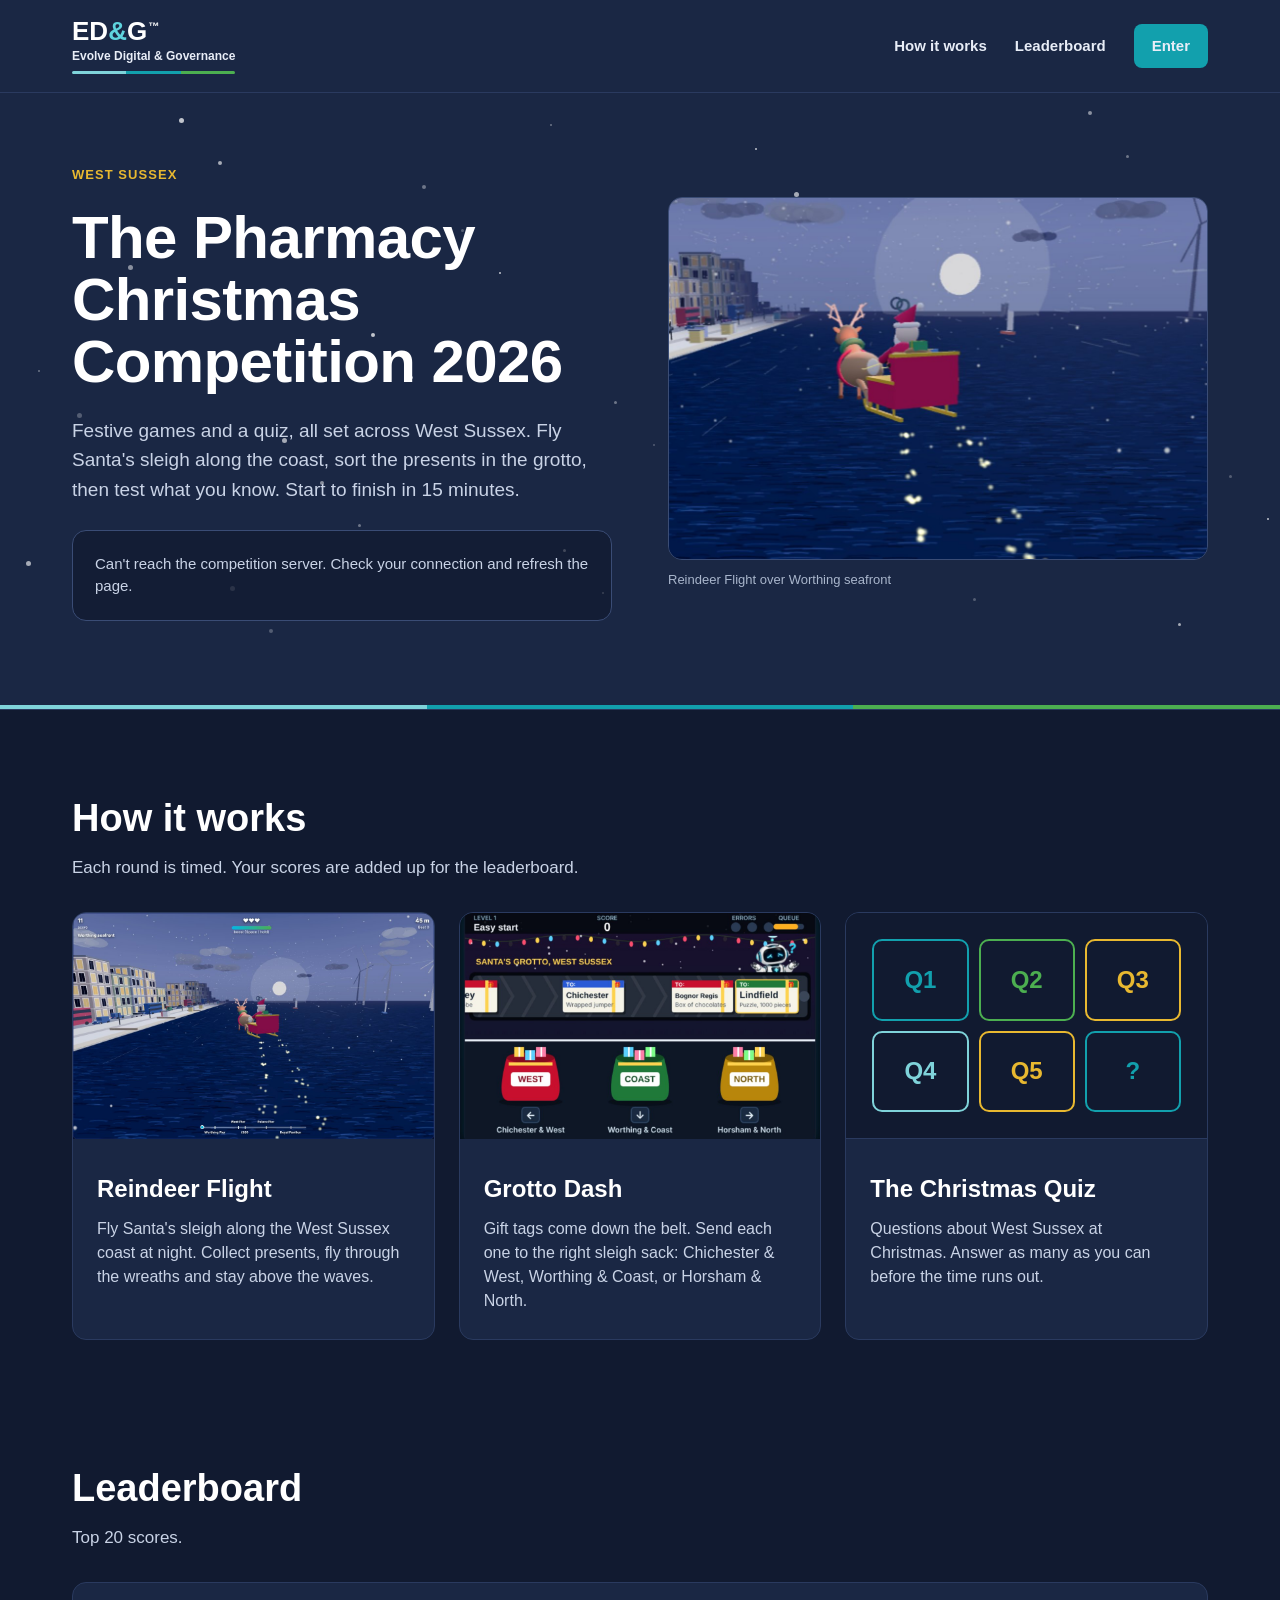
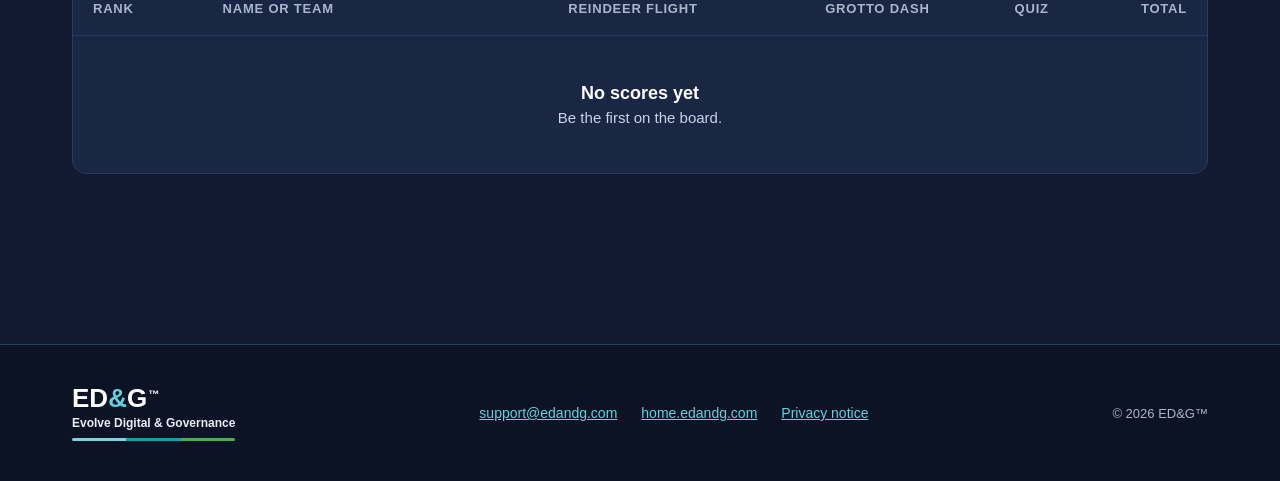
==== index.html @ 75109ad2 "Add files via upload" ====
<!doctype html>
<html lang="en-GB">
<head>
<meta charset="utf-8">
<meta name="viewport" content="width=device-width, initial-scale=1">
<title>The Pharmacy Christmas Competition 2026 – ED&amp;G™</title>
<meta name="description" content="Festive games and a quiz set across West Sussex. 15 minutes, start to finish.">
<link rel="icon" href="assets/favicon.svg" type="image/svg+xml">
<link rel="stylesheet" href="site.css">
</head>
<body>
<a class="skip" href="#main">Skip to content</a>

<header class="top">
  <div class="wrap">
    <a class="edg" href="https://home.edandg.com/" aria-label="ED&amp;G™ home">
      <span class="mark">ED<span class="amp">&amp;</span>G<span class="tm">™</span></span>
      <span class="name">Evolve Digital &amp; Governance</span>
      <span class="rule"><span></span><span></span><span></span></span>
    </a>
    <nav class="nav" aria-label="Main">
      <a href="#how">How it works</a>
      <a href="#leaderboard">Leaderboard</a>
      <a class="btn small" href="#start">Enter</a>
    </nav>
  </div>
</header>

<main id="main">
  <section class="hero" id="start">
    <div class="snow" id="snow" aria-hidden="true"></div>
    <div class="wrap">
      <div class="copy">
        <span class="eyebrow">West Sussex</span>
        <h1 id="eventName">The Pharmacy Christmas Competition 2026</h1>
        <p class="lead">Festive games and a quiz, all set across West Sussex. Fly Santa's sleigh along the coast, sort the presents in the grotto, then test what you know. <span id="leadTime">Start to finish in 15 minutes.</span></p>

        <!-- Loading / not connected -->
        <div class="gate" id="gLoading" aria-live="polite"><p id="loadMsg">Loading the event…</p></div>

        <!-- Before the event: countdown -->
        <div class="gate" id="gSoon" hidden>
          <h2>The event starts in</h2>
          <div class="count" role="timer" aria-live="off" aria-label="Time until the event starts">
            <div><strong id="cD">0</strong><span>Days</span></div>
            <div><strong id="cH">00</strong><span>Hours</span></div>
            <div><strong id="cM">00</strong><span>Minutes</span></div>
            <div><strong id="cS">00</strong><span>Seconds</span></div>
          </div>
          <p id="startsText"></p>
          <div class="field">
            <label for="codeSoon">Access code</label>
            <input id="codeSoon" class="code" type="text" disabled aria-describedby="codeSoonHint">
            <span class="hint" id="codeSoonHint">You can enter the code when the countdown reaches zero.</span>
          </div>
        </div>

        <!-- Event open: access code -->
        <form class="gate" id="gCode" hidden novalidate>
          <h2>The event is open</h2>
          <div class="field">
            <label for="code">Access code</label>
            <div class="inline">
              <input id="code" class="code" type="text" maxlength="40" autocomplete="off" autocapitalize="characters" spellcheck="false" required aria-describedby="codeMsg">
              <button class="btn" type="submit" id="codeBtn">Continue</button>
            </div>
          </div>
          <p class="msg" id="codeMsg" role="alert"></p>
          <p id="closesText"></p>
        </form>

        <!-- Code accepted: name and email -->
        <form class="gate" id="gEnter" hidden novalidate>
          <p class="ok-line">Code accepted</p>
          <div class="field">
            <label for="player">Your name or team name</label>
            <input id="player" type="text" maxlength="40" autocomplete="nickname" required>
            <span class="hint">Shown on the leaderboard.</span>
          </div>
          <div class="field">
            <label for="email">Email address</label>
            <input id="email" type="email" maxlength="254" autocomplete="email" required aria-describedby="emailNotice">
          </div>
          <div class="notice" id="emailNotice">
            <svg width="18" height="18" viewBox="0 0 24 24" fill="none" stroke="#e8b830" stroke-width="2" stroke-linecap="round" stroke-linejoin="round" aria-hidden="true"><circle cx="12" cy="12" r="10"/><path d="M12 16v-4M12 8h.01"/></svg>
            <span>We only use your email to make sure each person enters once. It is never shown on the leaderboard and is <strong>deleted 24 hours after you enter</strong>. <a href="privacy.html">Privacy notice</a></span>
          </div>
          <p class="msg" id="enterMsg" role="alert"></p>
          <div class="inline">
            <button class="btn" type="submit" id="enterBtn">Start the challenge</button>
          </div>
          <p class="hint" style="margin:0;font-size:13px;color:#a9b6cc">Once you start, the clock runs. You can only enter once.</p>
        </form>

        <!-- After the event -->
        <div class="gate" id="gDone" hidden>
          <h2>This year's event has finished</h2>
          <p>Thank you for playing. The final leaderboard is below.</p>
        </div>
      </div>
      <figure>
        <img src="assets/hero-sleigh.jpg" alt="Santa's sleigh and reindeer flying over the sea at night beside a snowy seafront" width="1100" height="740">
        <figcaption>Reindeer Flight over Worthing seafront</figcaption>
      </figure>
    </div>
    <div class="rule" aria-hidden="true"><span></span><span></span><span></span></div>
  </section>

  <section class="wrap section" id="how">
    <div>
      <h2 id="howTitle">How it works</h2>
      <p class="intro" id="howIntro">Each round is timed. Your scores are added up for the leaderboard.</p>
    </div>
    <div class="cards">
      <article class="card" data-round="flight">
        <img src="assets/round-flight.jpg" alt="Reindeer Flight game screen" width="1098" height="686" loading="lazy">
        <div class="body">
          <span class="tag"></span>
          <h3>Reindeer Flight</h3>
          <p>Fly Santa's sleigh along the West Sussex coast at night. Collect presents, fly through the wreaths and stay above the waves.</p>
        </div>
      </article>
      <article class="card" data-round="grotto">
        <img src="assets/round-grotto.jpg" alt="Grotto Dash game screen" width="1098" height="686" loading="lazy">
        <div class="body">
          <span class="tag"></span>
          <h3>Grotto Dash</h3>
          <p>Gift tags come down the belt. Send each one to the right sleigh sack: Chichester &amp; West, Worthing &amp; Coast, or Horsham &amp; North.</p>
        </div>
      </article>
      <article class="card" data-round="quiz">
        <div class="tiles" aria-hidden="true">
          <span style="color:#12a0ad">Q1</span><span style="color:#4caf50">Q2</span><span style="color:#e8b830">Q3</span>
          <span style="color:#7fd3da">Q4</span><span style="color:#e8b830">Q5</span><span style="color:#12a0ad">?</span>
        </div>
        <div class="body">
          <span class="tag"></span>
          <h3>The Christmas Quiz</h3>
          <p>Questions about West Sussex at Christmas. Answer as many as you can before the time runs out.</p>
        </div>
      </article>
    </div>
  </section>

  <section class="wrap section" id="leaderboard" style="padding-bottom:88px">
    <div>
      <h2>Leaderboard</h2>
      <p class="intro">Top 20 scores.</p>
    </div>
    <div class="board">
      <table id="board">
        <caption class="sr-only">Top 20 scores</caption>
        <thead><tr><th scope="col">Rank</th><th scope="col">Name or team</th><th scope="col" class="num">Total</th></tr></thead>
        <tbody><tr><td colspan="3" class="empty">Loading scores…</td></tr></tbody>
      </table>
    </div>
    <p class="msg" id="boardMsg" role="status"></p>
  </section>
</main>

<footer class="foot">
  <div class="wrap">
    <a class="edg" href="https://home.edandg.com/" aria-label="ED&amp;G™ home">
      <span class="mark">ED<span class="amp">&amp;</span>G<span class="tm">™</span></span>
      <span class="name">Evolve Digital &amp; Governance</span>
      <span class="rule"><span></span><span></span><span></span></span>
    </a>
    <div class="links">
      <a href="mailto:support@edandg.com">support@edandg.com</a>
      <a href="https://home.edandg.com/">home.edandg.com</a>
      <a href="privacy.html">Privacy notice</a>
    </div>
    <small>© 2026 ED&amp;G™</small>
  </div>
</footer>

<script src="vendor/supabase-js-2.45.4.min.js"></script>
<script src="config.js"></script>
<script src="common.js"></script>
<script>
(function () {
  "use strict";
  const $ = id => document.getElementById(id);
  const gates = ["gLoading", "gSoon", "gCode", "gEnter", "gDone"];
  const show = id => gates.forEach(g => { $(g).hidden = g !== id; });
  let ev = null, code = "", tick = null;

  XQ.snow($("snow"), 46);

  // A player already part-way through goes straight back to the game.
  const existing = XQ.run.get();
  if (existing && existing.id && !existing.finished) {
    const p = document.createElement("p");
    const a = document.createElement("a"); a.href = "play.html"; a.textContent = "Carry on with your entry";
    p.append("You have an entry in progress. ", a);
    p.className = "notice"; $("gLoading").parentNode.insertBefore(p, $("gLoading"));
  }

  function applyRounds() {
    const n = ev.rounds.length, mins = Math.max(1, Math.round(ev.roundSeconds * n / 60)), per = Math.max(1, Math.round(ev.roundSeconds / 60));
    const m = x => x + (x === 1 ? " minute" : " minutes");
    $("leadTime").textContent = "Start to finish in " + m(mins) + ".";
    $("howTitle").textContent = (n === 1 ? "One round, " : n + " rounds, ") + m(mins);
    $("howIntro").textContent = n === 1 ? "Your score goes on the leaderboard." : "Each round lasts " + m(per) + ". Your scores are added up for the leaderboard.";
    document.querySelectorAll(".card[data-round]").forEach(c => {
      const i = ev.rounds.indexOf(c.dataset.round);
      c.hidden = i < 0;
      if (i >= 0) { c.style.order = i; c.querySelector(".tag").textContent = "Round " + (i + 1) + " · " + m(per); }
    });
    XQ.loadBoard($("board"), $("boardMsg"), ev.rounds);
  }

  const pad = n => String(n).padStart(2, "0");
  function update() {
    const now = ev.now();
    if (now < ev.startsAt) {
      if ($("gSoon").hidden) show("gSoon");
      let s = Math.max(0, Math.floor((ev.startsAt - now) / 1000));
      $("cD").textContent = Math.floor(s / 86400); s %= 86400;
      $("cH").textContent = pad(Math.floor(s / 3600)); s %= 3600;
      $("cM").textContent = pad(Math.floor(s / 60)); $("cS").textContent = pad(s % 60);
    } else if (now < ev.endsAt) {
      if (!$("gSoon").hidden || !$("gLoading").hidden) { show("gCode"); }
    } else {
      if ($("gDone").hidden) { show("gDone"); XQ.loadBoard($("board"), $("boardMsg"), ev.rounds); }
      clearInterval(tick);
    }
  }

  async function init() {
    try {
      ev = await XQ.getEvent();
    } catch (e) {
      $("loadMsg").textContent = e.message;
      XQ.renderBoardHead($("board").tHead.rows[0], ["flight", "grotto", "quiz"]);
      XQ.renderBoard($("board").tBodies[0], [], ["flight", "grotto", "quiz"]);
      return;
    }
    if (ev.name) { $("eventName").textContent = ev.name; document.title = ev.name + " – ED&G™"; }
    $("startsText").textContent = "Opens " + XQ.fmtDate(ev.startsAt) + ".";
    $("closesText").textContent = "Entries close " + XQ.fmtDate(ev.endsAt) + ".";
    applyRounds();
    update();
    tick = setInterval(update, 1000);
  }

  $("gCode").addEventListener("submit", async e => {
    e.preventDefault();
    const v = $("code").value.trim();
    if (!v) { $("codeMsg").textContent = "Enter the access code."; $("code").focus(); return; }
    $("codeBtn").disabled = true; $("codeMsg").textContent = "";
    try {
      if (await XQ.rpc("check_code", { p_code: v })) { code = v; show("gEnter"); $("player").focus(); }
      else { $("codeMsg").textContent = "That code is not right. Check it and try again."; $("code").select(); }
    } catch (err) { $("codeMsg").textContent = err.message; }
    $("codeBtn").disabled = false;
  });

  $("gEnter").addEventListener("submit", async e => {
    e.preventDefault();
    const name = $("player").value.replace(/\s+/g, " ").trim(), email = $("email").value.trim();
    if (!name) { $("enterMsg").textContent = "Enter a name or team name."; $("player").focus(); return; }
    if (!/^[^@\s]+@[^@\s]+\.[^@\s]+$/.test(email)) { $("enterMsg").textContent = "Enter a valid email address."; $("email").focus(); return; }
    $("enterBtn").disabled = true; $("enterMsg").textContent = "";
    try {
      const rows = await XQ.rpc("start_run", { p_code: code, p_name: name, p_email: email });
      const r = Array.isArray(rows) ? rows[0] : rows;
      XQ.run.set({ id: r.run_id, token: r.token, name, step: 0, best: {} });
      location.href = "play.html";
    } catch (err) { $("enterMsg").textContent = err.message; $("enterBtn").disabled = false; }
  });

  init();
})();
</script>
</body>
</html>
---- site.css ----
/* The Pharmacy Christmas Competition 2026: ED&G™ branding */
:root {
  --navy: #1a2744; --night: #111a30; --deep: #0c1324; --line: #2a3a5f; --line2: #3a4c75;
  --teal: #12a0ad; --teal-lt: #5fd4de; --teal-pale: #7fd3da; --green: #4caf50; --gold: #e8b830;
  --text: #e8edf7; --soft: #c9d3e6; --muted: #a9b6cc; --white: #ffffff; --bad: #ff8a8a; --good: #7fe0a0;
}
* { box-sizing: border-box; }
html { scroll-behavior: smooth; }
body { margin: 0; background: var(--night); color: var(--text); font-family: "Segoe UI", Tahoma, Geneva, Verdana, sans-serif; font-size: 16px; line-height: 1.5; }
a { color: var(--teal-lt); } a:hover { color: var(--white); }
:focus-visible { outline: 3px solid var(--gold); outline-offset: 2px; }
.wrap { max-width: 1200px; margin: 0 auto; padding-left: 32px; padding-right: 32px; }
.skip { position: absolute; left: -9999px; } .skip:focus { left: 12px; top: 12px; z-index: 10; background: var(--white); color: var(--navy); padding: 8px 12px; border-radius: 6px; }
.sr-only { position: absolute; width: 1px; height: 1px; overflow: hidden; clip: rect(0 0 0 0); white-space: nowrap; }

/* ED&G™ mark */
.edg { text-decoration: none; display: inline-flex; flex-direction: column; }
.edg .mark { font-size: 26px; font-weight: 800; line-height: 1; color: var(--white); }
.edg .amp { color: var(--teal-lt); }
.edg .tm { font-size: 11px; font-weight: 700; vertical-align: super; margin-left: 1px; }
.edg .name { margin-top: 3px; font-size: 12px; font-weight: 700; color: var(--text); }
.rule { display: flex; height: 3px; margin-top: 6px; border-radius: 2px; overflow: hidden; }
.rule span { flex: 1; } .rule span:nth-child(1) { background: var(--teal-pale); } .rule span:nth-child(2) { background: var(--teal); } .rule span:nth-child(3) { background: var(--green); }

/* Header and footer */
.top { background: var(--navy); border-bottom: 1px solid var(--line); }
.top .wrap { padding-top: 18px; padding-bottom: 18px; display: flex; flex-wrap: wrap; align-items: center; justify-content: space-between; gap: 16px; }
.nav { display: flex; flex-wrap: wrap; align-items: center; gap: 28px; font-size: 15px; font-weight: 600; }
.nav a { color: var(--text); text-decoration: none; } .nav a:hover { color: var(--white); text-decoration: underline; }
.foot { background: var(--deep); border-top: 1px solid var(--line); }
.foot .wrap { padding-top: 40px; padding-bottom: 40px; display: flex; flex-wrap: wrap; align-items: center; justify-content: space-between; gap: 24px; }
.foot .links { display: flex; flex-wrap: wrap; gap: 24px; font-size: 14px; }
.foot small { font-size: 13px; color: var(--muted); }

/* Buttons and inputs */
.btn { display: inline-flex; align-items: center; justify-content: center; min-height: 48px; padding: 0 24px; border: 0; border-radius: 8px; background: var(--teal); color: var(--white); font: inherit; font-size: 16px; font-weight: 700; text-decoration: none; cursor: pointer; }
.btn:hover { background: #0e8792; color: var(--white); }
.btn[disabled] { opacity: .55; cursor: default; }
.btn.ghost { background: transparent; border: 1px solid var(--line2); color: var(--text); }
.btn.ghost:hover { border-color: var(--teal-lt); }
.btn.small { min-height: 44px; padding: 0 18px; font-size: 15px; }
input[type=text] { height: 52px; padding: 0 16px; border-radius: 8px; border: 1px solid var(--line2); background: var(--night); color: var(--white); font: inherit; font-size: 16px; }
input::placeholder { color: #7d8aa3; }
.msg { min-height: 22px; font-size: 14px; color: var(--bad); }

/* Hero */
.hero { position: relative; overflow: hidden; background: var(--navy); border-bottom: 1px solid var(--line); }
.hero .snow { position: absolute; inset: 0; pointer-events: none; }
.hero .snow i { position: absolute; display: block; border-radius: 50%; background: #fff; animation: fall linear infinite; }
@keyframes fall { from { transform: translateY(-20px); } to { transform: translateY(620px); } }
@media (prefers-reduced-motion: reduce) { .hero .snow i { animation: none; } }
.hero .wrap { position: relative; padding-top: 72px; padding-bottom: 88px; display: flex; flex-wrap: wrap; align-items: center; gap: 56px; }
.hero .copy { flex: 1 1 460px; min-width: 0; display: flex; flex-direction: column; gap: 22px; }
.eyebrow { font-size: 13px; font-weight: 700; letter-spacing: .08em; text-transform: uppercase; color: var(--gold); }
.hero h1 { margin: 0; font-size: clamp(38px, 5vw, 60px); line-height: 1.04; font-weight: 800; color: var(--white); letter-spacing: -.01em; }
.lead { margin: 0; font-size: 19px; line-height: 1.55; color: var(--soft); max-width: 540px; }
.start { display: flex; flex-direction: column; gap: 8px; max-width: 520px; margin-top: 6px; }
.start label { font-size: 14px; font-weight: 700; }
.start .row { display: flex; flex-wrap: wrap; gap: 10px; }
.start input { flex: 1 1 240px; min-width: 0; }
.start .btn { height: 52px; }
.chips { list-style: none; margin: 4px 0 0; padding: 0; display: flex; flex-wrap: wrap; gap: 10px; font-size: 14px; font-weight: 600; }
.chips li { padding: 8px 14px; border: 1px solid var(--line2); border-radius: 999px; }
.hero figure { flex: 1 1 460px; min-width: 0; margin: 0; display: flex; flex-direction: column; gap: 10px; }
.hero figure img { width: 100%; height: auto; aspect-ratio: 1100 / 740; object-fit: cover; border-radius: 14px; border: 1px solid var(--line2); display: block; }
.hero figcaption { font-size: 13px; color: var(--muted); }
.hero > .rule { position: absolute; left: 0; right: 0; bottom: 0; height: 4px; margin: 0; border-radius: 0; }

/* Sections */
.section { padding-top: 80px; padding-bottom: 40px; display: flex; flex-direction: column; gap: 32px; }
.section h2 { margin: 0; font-size: 38px; font-weight: 800; color: var(--white); }
.section .intro { margin: 8px 0 0; font-size: 17px; color: var(--soft); max-width: 680px; }
.cards { display: grid; grid-template-columns: repeat(auto-fill, minmax(300px, 1fr)); gap: 24px; }
.card { background: var(--navy); border: 1px solid var(--line); border-radius: 14px; overflow: hidden; display: flex; flex-direction: column; }
.card img, .card .tiles { width: 100%; height: auto; aspect-ratio: 16 / 10; object-fit: cover; display: block; }
.card .tiles { background: var(--night); display: grid; grid-template-columns: repeat(3, minmax(0, 1fr)); gap: 10px; padding: 26px; border-bottom: 1px solid var(--line); }
.card .tiles span { display: flex; align-items: center; justify-content: center; border-radius: 10px; border: 2px solid; font-size: 24px; font-weight: 800; }
.card .body { padding: 22px 24px 26px; display: flex; flex-direction: column; gap: 10px; }
.card .tag { font-size: 13px; font-weight: 700; letter-spacing: .06em; text-transform: uppercase; color: var(--teal-lt); }
.card h3 { margin: 0; font-size: 24px; font-weight: 800; color: var(--white); }
.card p { margin: 0; color: var(--soft); }

/* Leaderboard */
.board { overflow-x: auto; border: 1px solid var(--line); border-radius: 14px; background: var(--navy); }
.board table { width: 100%; min-width: 640px; border-collapse: collapse; font-size: 15px; }
.board th { text-align: left; padding: 16px 20px; border-bottom: 1px solid var(--line); color: var(--muted); font-size: 13px; text-transform: uppercase; letter-spacing: .06em; }
.board td { padding: 14px 20px; border-bottom: 1px solid var(--line); }
.board tr:last-child td { border-bottom: 0; }
.board .num { text-align: right; font-variant-numeric: tabular-nums; }
.board .pos { font-weight: 800; color: var(--gold); width: 70px; }
.board .tot { font-weight: 800; color: var(--white); }
.board .me td { background: rgba(18, 160, 173, .16); }
.board .empty { padding: 44px 20px; text-align: center; color: var(--soft); }
.board .empty strong { display: block; font-size: 18px; color: var(--white); }

/* Play page */
.stage { min-height: calc(100vh - 98px); display: flex; align-items: center; justify-content: center; padding: 48px 24px; }
.panel { width: 100%; max-width: 720px; background: var(--navy); border: 1px solid var(--line); border-radius: 16px; padding: 36px; display: flex; flex-direction: column; gap: 18px; }
.panel h1 { margin: 0; font-size: 36px; line-height: 1.1; font-weight: 800; color: var(--white); }
.panel p { margin: 0; color: var(--soft); }
.panel .actions { display: flex; flex-wrap: wrap; gap: 10px; margin-top: 6px; }
.steps { list-style: none; margin: 0; padding: 0; display: flex; gap: 8px; }
.steps li { flex: 1; height: 6px; border-radius: 3px; background: var(--line); }
.steps li.done { background: var(--green); } .steps li.now { background: var(--teal); }
.howto { margin: 0; padding-left: 20px; color: var(--soft); } .howto li + li { margin-top: 4px; }
.scores { display: grid; grid-template-columns: repeat(auto-fit, minmax(140px, 1fr)); gap: 12px; }
.scores div { background: var(--night); border: 1px solid var(--line); border-radius: 12px; padding: 14px 16px; }
.scores span { display: block; font-size: 13px; color: var(--muted); }
.scores strong { display: block; font-size: 26px; color: var(--white); font-variant-numeric: tabular-nums; }
.scores .big { border-color: var(--teal); }
.timer { position: fixed; top: 14px; left: 14px; z-index: 100001; display: flex; align-items: center; gap: 10px; padding: 8px 14px; border-radius: 999px; background: rgba(12, 19, 36, .92); border: 1px solid var(--line2); color: var(--white); font-weight: 700; font-variant-numeric: tabular-nums; box-shadow: 0 6px 20px rgba(0,0,0,.35); }
.timer .lbl { font-size: 12px; font-weight: 600; color: var(--muted); text-transform: uppercase; letter-spacing: .06em; }
.timer.warn { border-color: var(--gold); color: var(--gold); }
.timer.hidden { display: none; }

/* Quiz */
.qhead { display: flex; justify-content: space-between; align-items: center; gap: 12px; font-size: 14px; color: var(--muted); font-weight: 600; }
.qtext { margin: 0; font-size: 24px; line-height: 1.3; font-weight: 700; color: var(--white); }
.opts { display: grid; gap: 10px; }
.opt { text-align: left; min-height: 52px; padding: 12px 16px; border-radius: 10px; border: 1px solid var(--line2); background: var(--night); color: var(--text); font: inherit; font-size: 17px; cursor: pointer; }
.opt:hover:not([disabled]) { border-color: var(--teal-lt); }
.opt[disabled] { cursor: default; }
.opt.right { border-color: var(--green); background: rgba(76, 175, 80, .18); color: var(--white); }
.opt.wrong { border-color: var(--bad); background: rgba(255, 138, 138, .14); }
.feedback { min-height: 24px; font-weight: 700; }
.feedback.ok { color: var(--good); } .feedback.no { color: var(--bad); }

@media (max-width: 640px) {
  .wrap { padding-left: 20px; padding-right: 20px; }
  .nav { gap: 16px; }
  .panel { padding: 24px; }
  .section h2 { font-size: 30px; }
}

/* Countdown and entry gate */
.gate { display: flex; flex-direction: column; gap: 14px; max-width: 560px; margin-top: 4px; padding: 22px; border: 1px solid var(--line2); border-radius: 14px; background: rgba(17, 26, 48, .72); }
.gate h2 { margin: 0; font-size: 18px; font-weight: 700; color: var(--white); }
.gate p { margin: 0; color: var(--soft); font-size: 15px; }
.count { display: grid; grid-template-columns: repeat(4, minmax(0, 1fr)); gap: 10px; }
.count div { background: var(--night); border: 1px solid var(--line); border-radius: 12px; padding: 12px 6px; text-align: center; }
.count strong { display: block; font-size: 38px; line-height: 1; font-weight: 800; color: var(--white); font-variant-numeric: tabular-nums; }
.count span { display: block; margin-top: 6px; font-size: 12px; font-weight: 700; letter-spacing: .06em; text-transform: uppercase; color: var(--muted); }
.field { display: flex; flex-direction: column; gap: 6px; }
.field label { font-size: 14px; font-weight: 700; }
.field .hint { font-size: 13px; color: var(--muted); }
.inline { display: flex; flex-wrap: wrap; gap: 10px; }
.inline input { flex: 1 1 220px; min-width: 0; }
.inline .btn { height: 52px; }
input[type=email] { height: 52px; padding: 0 16px; border-radius: 8px; border: 1px solid var(--line2); background: var(--night); color: var(--white); font: inherit; font-size: 16px; }
input.code { text-transform: uppercase; letter-spacing: .12em; font-weight: 700; }
input[disabled] { opacity: .55; }
.notice { display: flex; gap: 10px; align-items: flex-start; padding: 12px 14px; border-radius: 10px; background: rgba(232, 184, 48, .1); border: 1px solid rgba(232, 184, 48, .45); font-size: 14px; color: var(--text); }
.notice svg { flex: none; margin-top: 2px; }
.ok-line { color: var(--good); font-weight: 700; font-size: 14px; }
[hidden] { display: none !important; }
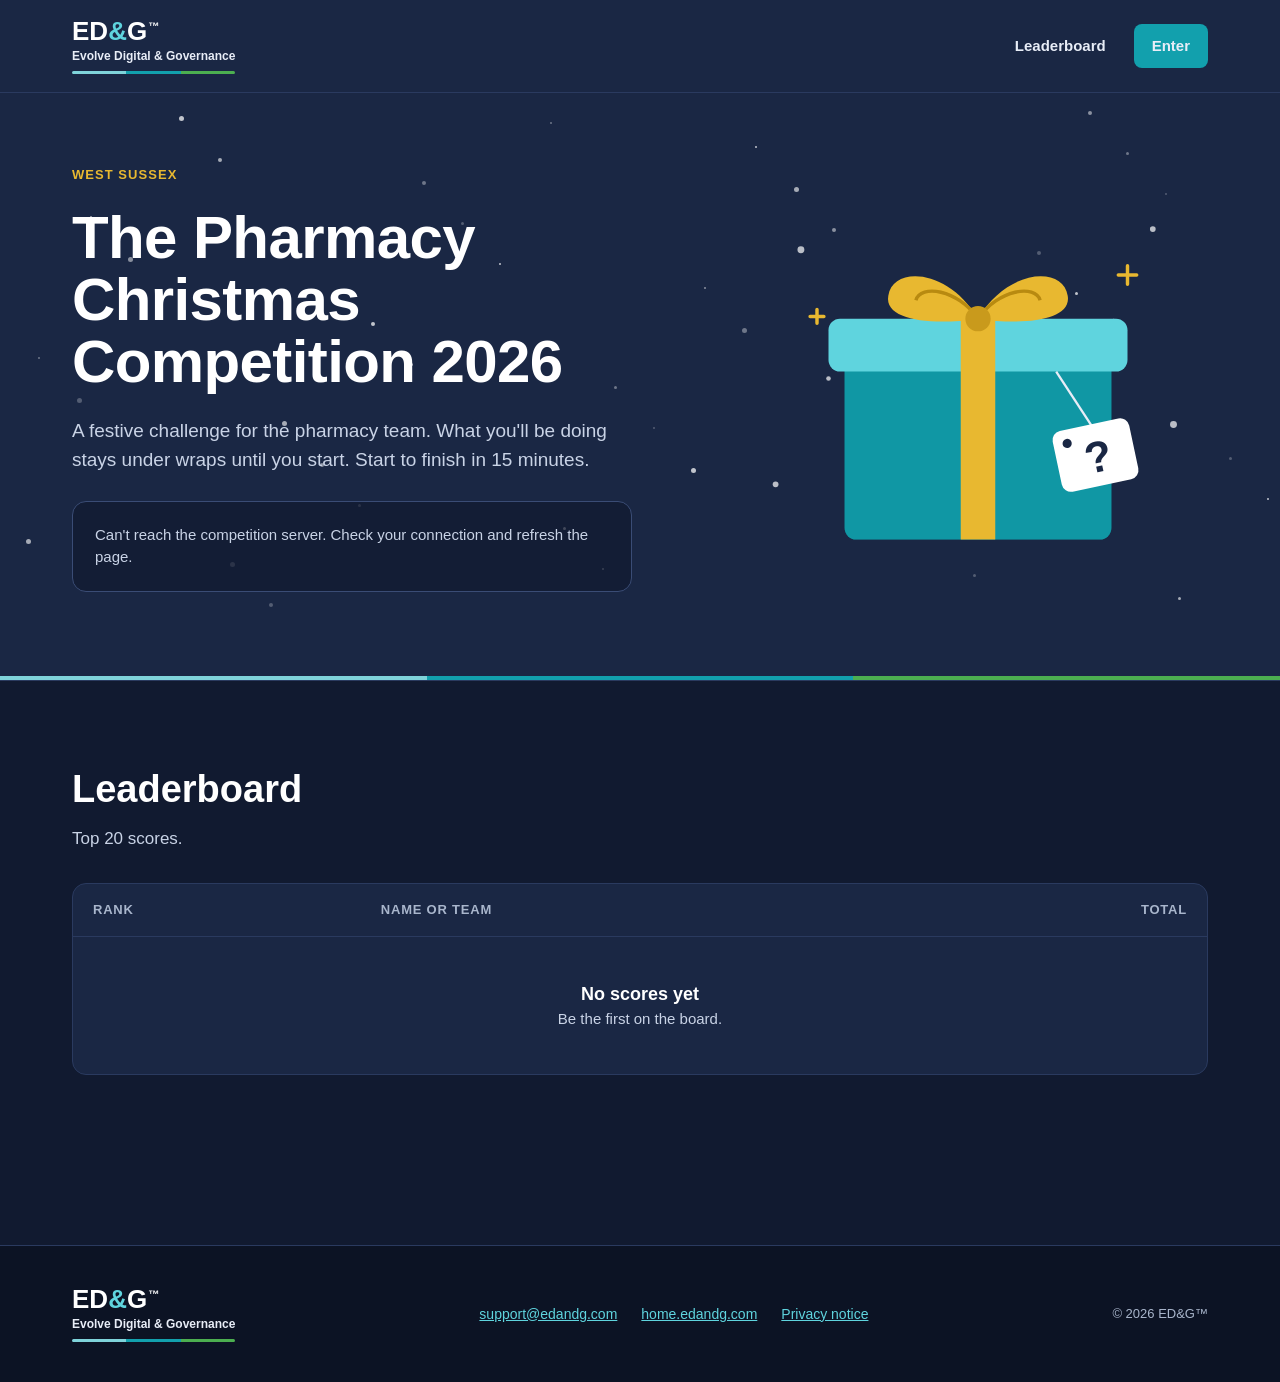
==== commit 96e1bdeb: "Add files via upload" ====
--- a/index.html
+++ b/index.html
@@ -4,7 +4,7 @@
 <meta charset="utf-8">
 <meta name="viewport" content="width=device-width, initial-scale=1">
 <title>The Pharmacy Christmas Competition 2026 – ED&amp;G™</title>
-<meta name="description" content="Festive games and a quiz set across West Sussex. 15 minutes, start to finish.">
+<meta name="description" content="A festive pharmacy competition. 15 minutes, start to finish.">
 <link rel="icon" href="assets/favicon.svg" type="image/svg+xml">
 <link rel="stylesheet" href="site.css">
 </head>
@@ -19,7 +19,6 @@
       <span class="rule"><span></span><span></span><span></span></span>
     </a>
     <nav class="nav" aria-label="Main">
-      <a href="#how">How it works</a>
       <a href="#leaderboard">Leaderboard</a>
       <a class="btn small" href="#start">Enter</a>
     </nav>
@@ -33,7 +32,7 @@
       <div class="copy">
         <span class="eyebrow">West Sussex</span>
         <h1 id="eventName">The Pharmacy Christmas Competition 2026</h1>
-        <p class="lead">Festive games and a quiz, all set across West Sussex. Fly Santa's sleigh along the coast, sort the presents in the grotto, then test what you know. <span id="leadTime">Start to finish in 15 minutes.</span></p>
+        <p class="lead">A festive challenge for the pharmacy team. What you'll be doing stays under wraps until you start. <span id="leadTime">Start to finish in 15 minutes.</span></p>
 
         <!-- Loading / not connected -->
         <div class="gate" id="gLoading" aria-live="polite"><p id="loadMsg">Loading the event…</p></div>
@@ -98,48 +97,26 @@
           <p>Thank you for playing. The final leaderboard is below.</p>
         </div>
       </div>
-      <figure>
-        <img src="assets/hero-sleigh.jpg" alt="Santa's sleigh and reindeer flying over the sea at night beside a snowy seafront" width="1100" height="740">
-        <figcaption>Reindeer Flight over Worthing seafront</figcaption>
+      <figure class="gift" aria-hidden="true">
+        <svg viewBox="0 0 400 340" width="100%" role="presentation">
+          <g fill="#ffffff" opacity=".7"><circle cx="46" cy="58" r="3"/><circle cx="352" cy="40" r="2.5"/><circle cx="318" cy="120" r="2"/><circle cx="70" cy="170" r="2"/><circle cx="370" cy="210" r="3"/><circle cx="24" cy="262" r="2.5"/></g>
+          <g stroke="#e8b830" stroke-width="3" stroke-linecap="round"><path d="M330 72v16M322 80h16"/><path d="M60 110v12M54 116h12"/></g>
+          <rect x="84" y="150" width="232" height="160" rx="10" fill="#12a0ad"/>
+          <rect x="84" y="150" width="232" height="160" rx="10" fill="#0e8792" opacity=".35"/>
+          <rect x="70" y="118" width="260" height="46" rx="10" fill="#5fd4de"/>
+          <rect x="185" y="118" width="30" height="192" fill="#e8b830"/>
+          <rect x="70" y="132" width="260" height="0" fill="none"/>
+          <path d="M200 118c-26-44-74-46-78-20-4 22 40 26 78 20z" fill="#e8b830"/>
+          <path d="M200 118c26-44 74-46 78-20 4 22-40 26-78 20z" fill="#e8b830"/>
+          <path d="M200 118c-18-26-50-30-54-16" fill="none" stroke="#b88a10" stroke-width="3"/>
+          <path d="M200 118c18-26 50-30 54-16" fill="none" stroke="#b88a10" stroke-width="3"/>
+          <circle cx="200" cy="118" r="11" fill="#c99a1c"/>
+          <path d="M268 164l34 52" stroke="#e8edf7" stroke-width="2"/>
+          <g transform="rotate(-12 300 236)"><rect x="268" y="210" width="68" height="54" rx="8" fill="#ffffff"/><circle cx="280" cy="222" r="4" fill="#1a2744"/><text x="304" y="252" text-anchor="middle" font-family="Segoe UI, Arial, sans-serif" font-size="38" font-weight="800" fill="#1a2744">?</text></g>
+        </svg>
       </figure>
     </div>
     <div class="rule" aria-hidden="true"><span></span><span></span><span></span></div>
-  </section>
-
-  <section class="wrap section" id="how">
-    <div>
-      <h2 id="howTitle">How it works</h2>
-      <p class="intro" id="howIntro">Each round is timed. Your scores are added up for the leaderboard.</p>
-    </div>
-    <div class="cards">
-      <article class="card" data-round="flight">
-        <img src="assets/round-flight.jpg" alt="Reindeer Flight game screen" width="1098" height="686" loading="lazy">
-        <div class="body">
-          <span class="tag"></span>
-          <h3>Reindeer Flight</h3>
-          <p>Fly Santa's sleigh along the West Sussex coast at night. Collect presents, fly through the wreaths and stay above the waves.</p>
-        </div>
-      </article>
-      <article class="card" data-round="grotto">
-        <img src="assets/round-grotto.jpg" alt="Grotto Dash game screen" width="1098" height="686" loading="lazy">
-        <div class="body">
-          <span class="tag"></span>
-          <h3>Grotto Dash</h3>
-          <p>Gift tags come down the belt. Send each one to the right sleigh sack: Chichester &amp; West, Worthing &amp; Coast, or Horsham &amp; North.</p>
-        </div>
-      </article>
-      <article class="card" data-round="quiz">
-        <div class="tiles" aria-hidden="true">
-          <span style="color:#12a0ad">Q1</span><span style="color:#4caf50">Q2</span><span style="color:#e8b830">Q3</span>
-          <span style="color:#7fd3da">Q4</span><span style="color:#e8b830">Q5</span><span style="color:#12a0ad">?</span>
-        </div>
-        <div class="body">
-          <span class="tag"></span>
-          <h3>The Christmas Quiz</h3>
-          <p>Questions about West Sussex at Christmas. Answer as many as you can before the time runs out.</p>
-        </div>
-      </article>
-    </div>
   </section>
 
   <section class="wrap section" id="leaderboard" style="padding-bottom:88px">
@@ -148,7 +125,7 @@
       <p class="intro">Top 20 scores.</p>
     </div>
     <div class="board">
-      <table id="board">
+      <table id="board" class="compact">
         <caption class="sr-only">Top 20 scores</caption>
         <thead><tr><th scope="col">Rank</th><th scope="col">Name or team</th><th scope="col" class="num">Total</th></tr></thead>
         <tbody><tr><td colspan="3" class="empty">Loading scores…</td></tr></tbody>
@@ -197,17 +174,11 @@
   }
 
   function applyRounds() {
-    const n = ev.rounds.length, mins = Math.max(1, Math.round(ev.roundSeconds * n / 60)), per = Math.max(1, Math.round(ev.roundSeconds / 60));
+    const n = ev.rounds.length, mins = Math.max(1, Math.round(ev.roundSeconds * n / 60));
     const m = x => x + (x === 1 ? " minute" : " minutes");
     $("leadTime").textContent = "Start to finish in " + m(mins) + ".";
-    $("howTitle").textContent = (n === 1 ? "One round, " : n + " rounds, ") + m(mins);
-    $("howIntro").textContent = n === 1 ? "Your score goes on the leaderboard." : "Each round lasts " + m(per) + ". Your scores are added up for the leaderboard.";
-    document.querySelectorAll(".card[data-round]").forEach(c => {
-      const i = ev.rounds.indexOf(c.dataset.round);
-      c.hidden = i < 0;
-      if (i >= 0) { c.style.order = i; c.querySelector(".tag").textContent = "Round " + (i + 1) + " · " + m(per); }
-    });
-    XQ.loadBoard($("board"), $("boardMsg"), ev.rounds);
+    // The homepage keeps the competitions secret: the leaderboard shows totals only.
+    XQ.loadBoard($("board"), $("boardMsg"), []);
   }
 
   const pad = n => String(n).padStart(2, "0");
@@ -222,7 +193,7 @@
     } else if (now < ev.endsAt) {
       if (!$("gSoon").hidden || !$("gLoading").hidden) { show("gCode"); }
     } else {
-      if ($("gDone").hidden) { show("gDone"); XQ.loadBoard($("board"), $("boardMsg"), ev.rounds); }
+      if ($("gDone").hidden) { show("gDone"); XQ.loadBoard($("board"), $("boardMsg"), []); }
       clearInterval(tick);
     }
   }
@@ -232,8 +203,8 @@
       ev = await XQ.getEvent();
     } catch (e) {
       $("loadMsg").textContent = e.message;
-      XQ.renderBoardHead($("board").tHead.rows[0], ["flight", "grotto", "quiz"]);
-      XQ.renderBoard($("board").tBodies[0], [], ["flight", "grotto", "quiz"]);
+      XQ.renderBoardHead($("board").tHead.rows[0], []);
+      XQ.renderBoard($("board").tBodies[0], [], []);
       return;
     }
     if (ev.name) { $("eventName").textContent = ev.name; document.title = ev.name + " – ED&G™"; }
--- a/site.css
+++ b/site.css
@@ -153,3 +153,8 @@
 .notice svg { flex: none; margin-top: 2px; }
 .ok-line { color: var(--good); font-weight: 700; font-size: 14px; }
 [hidden] { display: none !important; }
+
+/* Mystery gift (homepage keeps the competitions secret) */
+.hero figure.gift { flex: 1 1 380px; max-width: 460px; margin: 0 auto; }
+.hero figure.gift svg { display: block; width: 100%; height: auto; }
+.board table.compact { min-width: 0; }
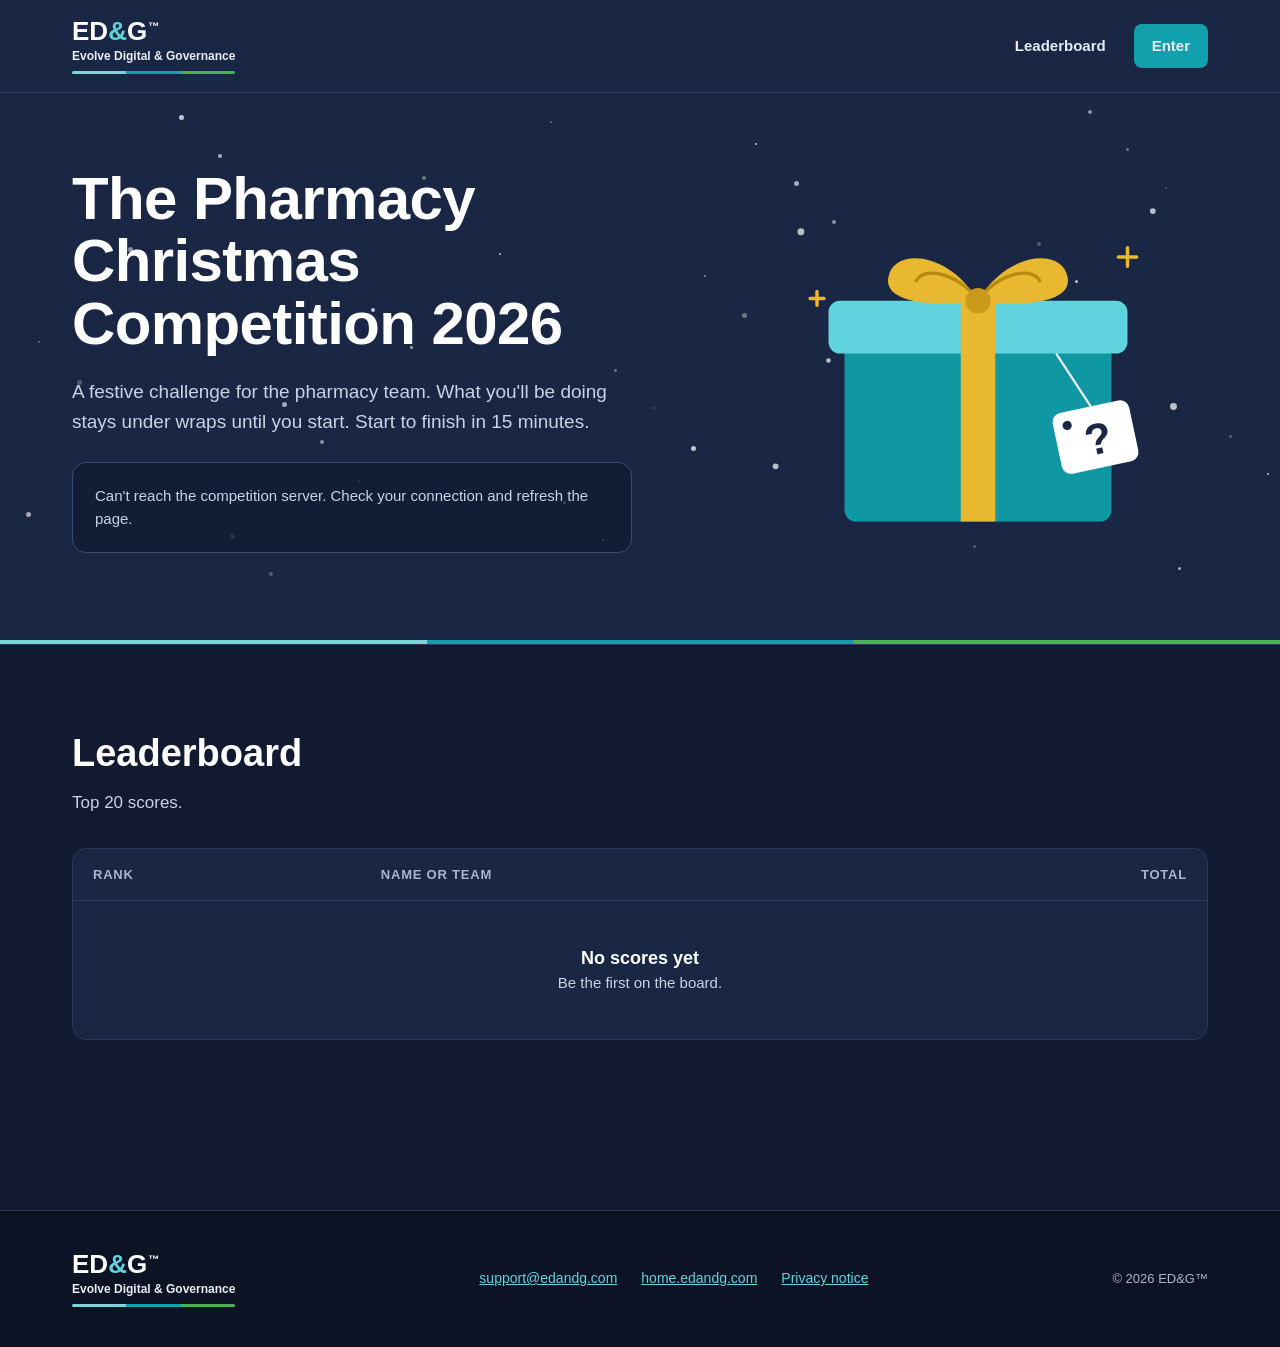
==== commit 90a1d47e: "Update index.html" ====
--- a/index.html
+++ b/index.html
@@ -30,7 +30,7 @@
     <div class="snow" id="snow" aria-hidden="true"></div>
     <div class="wrap">
       <div class="copy">
-        <span class="eyebrow">West Sussex</span>
+        
         <h1 id="eventName">The Pharmacy Christmas Competition 2026</h1>
         <p class="lead">A festive challenge for the pharmacy team. What you'll be doing stays under wraps until you start. <span id="leadTime">Start to finish in 15 minutes.</span></p>
 
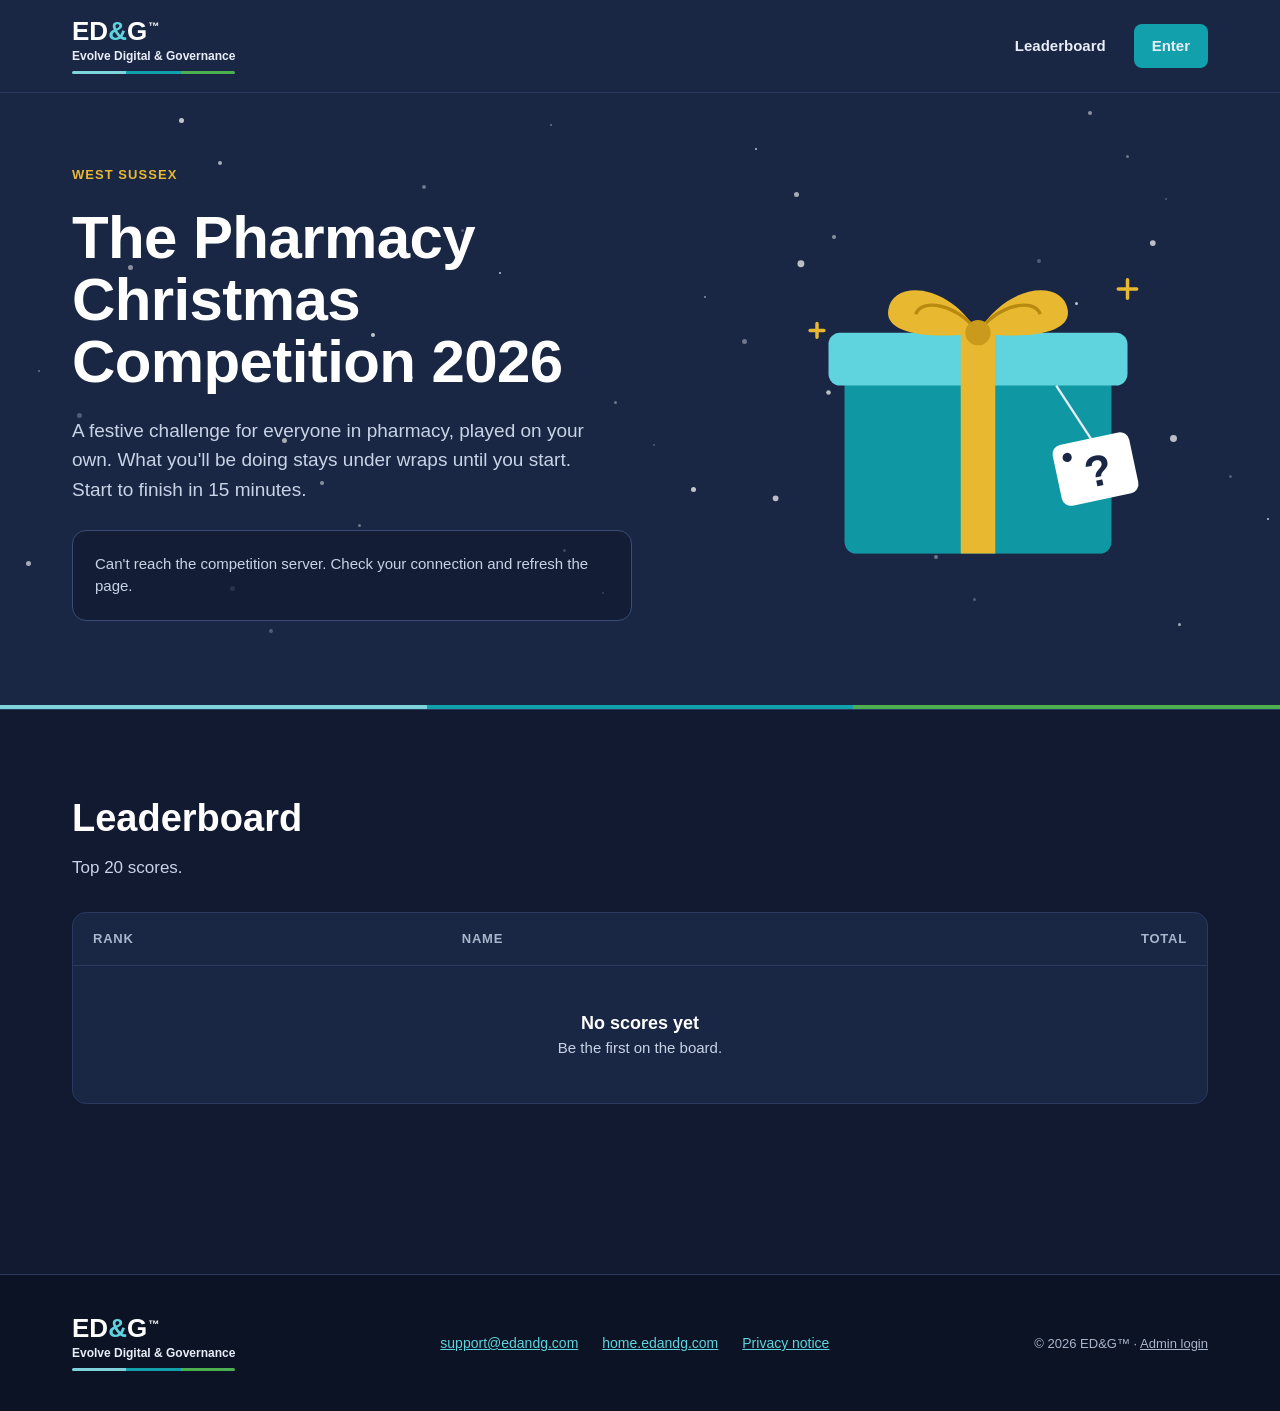
==== commit d0760693: "Add files via upload" ====
--- a/index.html
+++ b/index.html
@@ -30,9 +30,9 @@
     <div class="snow" id="snow" aria-hidden="true"></div>
     <div class="wrap">
       <div class="copy">
-        
+        <span class="eyebrow">West Sussex</span>
         <h1 id="eventName">The Pharmacy Christmas Competition 2026</h1>
-        <p class="lead">A festive challenge for the pharmacy team. What you'll be doing stays under wraps until you start. <span id="leadTime">Start to finish in 15 minutes.</span></p>
+        <p class="lead">A festive challenge for everyone in pharmacy, played on your own. What you'll be doing stays under wraps until you start. <span id="leadTime">Start to finish in 15 minutes.</span></p>
 
         <!-- Loading / not connected -->
         <div class="gate" id="gLoading" aria-live="polite"><p id="loadMsg">Loading the event…</p></div>
@@ -72,8 +72,8 @@
         <form class="gate" id="gEnter" hidden novalidate>
           <p class="ok-line">Code accepted</p>
           <div class="field">
-            <label for="player">Your name or team name</label>
-            <input id="player" type="text" maxlength="40" autocomplete="nickname" required>
+            <label for="player">Your name</label>
+            <input id="player" type="text" maxlength="40" autocomplete="name" required>
             <span class="hint">Shown on the leaderboard.</span>
           </div>
           <div class="field">
@@ -127,7 +127,7 @@
     <div class="board">
       <table id="board" class="compact">
         <caption class="sr-only">Top 20 scores</caption>
-        <thead><tr><th scope="col">Rank</th><th scope="col">Name or team</th><th scope="col" class="num">Total</th></tr></thead>
+        <thead><tr><th scope="col">Rank</th><th scope="col">Name</th><th scope="col" class="num">Total</th></tr></thead>
         <tbody><tr><td colspan="3" class="empty">Loading scores…</td></tr></tbody>
       </table>
     </div>
@@ -147,7 +147,7 @@
       <a href="https://home.edandg.com/">home.edandg.com</a>
       <a href="privacy.html">Privacy notice</a>
     </div>
-    <small>© 2026 ED&amp;G™</small>
+    <small>© 2026 ED&amp;G™ · <a class="admin-link" href="admin.html">Admin login</a></small>
   </div>
 </footer>
 
@@ -230,7 +230,7 @@
   $("gEnter").addEventListener("submit", async e => {
     e.preventDefault();
     const name = $("player").value.replace(/\s+/g, " ").trim(), email = $("email").value.trim();
-    if (!name) { $("enterMsg").textContent = "Enter a name or team name."; $("player").focus(); return; }
+    if (!name) { $("enterMsg").textContent = "Enter your name."; $("player").focus(); return; }
     if (!/^[^@\s]+@[^@\s]+\.[^@\s]+$/.test(email)) { $("enterMsg").textContent = "Enter a valid email address."; $("email").focus(); return; }
     $("enterBtn").disabled = true; $("enterMsg").textContent = "";
     try {
--- a/site.css
+++ b/site.css
@@ -81,7 +81,7 @@
 .card p { margin: 0; color: var(--soft); }
 
 /* Leaderboard */
-.board { overflow-x: auto; border: 1px solid var(--line); border-radius: 14px; background: var(--navy); }
+.board { position: relative; overflow-x: auto; border: 1px solid var(--line); border-radius: 14px; background: var(--navy); }
 .board table { width: 100%; min-width: 640px; border-collapse: collapse; font-size: 15px; }
 .board th { text-align: left; padding: 16px 20px; border-bottom: 1px solid var(--line); color: var(--muted); font-size: 13px; text-transform: uppercase; letter-spacing: .06em; }
 .board td { padding: 14px 20px; border-bottom: 1px solid var(--line); }
@@ -158,3 +158,66 @@
 .hero figure.gift { flex: 1 1 380px; max-width: 460px; margin: 0 auto; }
 .hero figure.gift svg { display: block; width: 100%; height: auto; }
 .board table.compact { min-width: 0; }
+
+/* Admin */
+.admin-wrap { max-width: 1200px; margin: 0 auto; padding: 32px; }
+.admin-login { max-width: 440px; margin: 64px auto; }
+.admin-bar { display: flex; flex-wrap: wrap; align-items: center; gap: 14px; font-size: 14px; color: var(--soft); }
+.badge { display: inline-block; padding: 4px 10px; border-radius: 999px; font-size: 12px; font-weight: 700; letter-spacing: .04em; text-transform: uppercase; border: 1px solid var(--line2); color: var(--text); }
+.badge.open { border-color: var(--green); color: var(--good); background: rgba(76,175,80,.12); }
+.badge.soon { border-color: var(--gold); color: var(--gold); background: rgba(232,184,48,.1); }
+.badge.closed { border-color: var(--line2); color: var(--muted); }
+.tabs { display: flex; flex-wrap: wrap; gap: 6px; border-bottom: 1px solid var(--line); margin-bottom: 24px; }
+.tabs button { min-height: 46px; padding: 0 18px; border: 0; border-bottom: 3px solid transparent; background: none; color: var(--soft); font: inherit; font-weight: 700; cursor: pointer; }
+.tabs button[aria-selected="true"] { color: var(--white); border-bottom-color: var(--teal); }
+.grid2 { display: grid; grid-template-columns: repeat(auto-fit, minmax(280px, 1fr)); gap: 18px; }
+.box { background: var(--navy); border: 1px solid var(--line); border-radius: 14px; padding: 24px; display: flex; flex-direction: column; gap: 16px; }
+.box h2 { margin: 0; font-size: 20px; color: var(--white); }
+.box h3 { margin: 0; font-size: 16px; color: var(--white); }
+.box p { margin: 0; color: var(--soft); font-size: 14px; }
+.admin-wrap input[type=text], .admin-wrap input[type=email], .admin-wrap input[type=password], .admin-wrap input[type=number], .admin-wrap input[type=datetime-local], .admin-wrap input[type=search] {
+  height: 48px; padding: 0 14px; border-radius: 8px; border: 1px solid var(--line2); background: var(--night); color: var(--white); font: inherit; font-size: 16px; width: 100%; color-scheme: dark; }
+.comp-list { list-style: none; margin: 0; padding: 0; display: flex; flex-direction: column; gap: 8px; }
+.comp-list li { display: flex; align-items: center; gap: 10px; padding: 8px 10px 8px 14px; border: 1px solid var(--line2); border-radius: 10px; background: var(--night); }
+.comp-list li.off { opacity: .6; }
+.comp-list label { flex: 1; display: flex; align-items: center; gap: 10px; font-weight: 600; cursor: pointer; min-height: 32px; }
+.comp-list input[type=checkbox] { width: 20px; height: 20px; accent-color: var(--teal); }
+.comp-list .n { width: 26px; text-align: center; font-weight: 800; color: var(--gold); }
+.icon-btn { width: 44px; height: 40px; border-radius: 8px; border: 1px solid var(--line2); background: transparent; color: var(--text); cursor: pointer; font: inherit; font-size: 16px; }
+.icon-btn:hover:not([disabled]) { border-color: var(--teal-lt); }
+.icon-btn[disabled] { opacity: .35; cursor: default; }
+.stats { display: grid; grid-template-columns: repeat(auto-fit, minmax(160px, 1fr)); gap: 12px; margin-bottom: 18px; }
+.stats div { background: var(--navy); border: 1px solid var(--line); border-radius: 12px; padding: 14px 16px; }
+.stats span { display: block; font-size: 13px; color: var(--muted); }
+.stats strong { display: block; font-size: 28px; color: var(--white); font-variant-numeric: tabular-nums; }
+.toolbar { display: flex; flex-wrap: wrap; align-items: center; gap: 10px; margin-bottom: 14px; }
+.toolbar input[type=search] { flex: 1 1 260px; width: auto; }
+.board .acts { white-space: nowrap; text-align: right; }
+.board .acts button { min-height: 36px; padding: 0 12px; margin-left: 6px; border-radius: 8px; border: 1px solid var(--line2); background: transparent; color: var(--text); font: inherit; font-size: 14px; cursor: pointer; }
+.board .acts button:hover { border-color: var(--teal-lt); }
+.board .acts button.del:hover { border-color: var(--bad); color: var(--bad); }
+.board tr.is-hidden td { opacity: .55; }
+.board .sub { display: block; font-size: 12px; color: var(--muted); }
+.danger { border-color: rgba(255,138,138,.45); }
+.btn.bad { background: #b3261e; } .btn.bad:hover { background: #8c1d18; }
+.okmsg { min-height: 22px; font-size: 14px; color: var(--good); }
+dialog { max-width: 520px; width: calc(100% - 32px); border: 1px solid var(--line2); border-radius: 16px; padding: 0; background: var(--navy); color: var(--text); }
+dialog::backdrop { background: rgba(5,9,20,.7); }
+dialog form { padding: 26px; display: flex; flex-direction: column; gap: 14px; }
+dialog h2 { margin: 0; font-size: 22px; color: var(--white); }
+.log { list-style: none; margin: 0; padding: 0; }
+.log li { padding: 12px 0; border-bottom: 1px solid var(--line); font-size: 14px; color: var(--soft); }
+.log li strong { color: var(--white); }
+.log time { display: block; font-size: 12px; color: var(--muted); }
+.foot .admin-link { font-size: 13px; color: var(--muted); }
+.quick { margin-bottom: 22px; gap: 18px; }
+.quick-row { display: flex; flex-wrap: wrap; align-items: center; justify-content: space-between; gap: 16px; }
+.quick-state { display: flex; flex-direction: column; gap: 2px; }
+.quick-state .lbl { font-size: 13px; font-weight: 700; letter-spacing: .06em; text-transform: uppercase; color: var(--muted); }
+.quick-state strong { font-size: 30px; line-height: 1.15; color: var(--white); }
+.quick-state strong.open { color: var(--good); } .quick-state strong.soon { color: var(--gold); } .quick-state strong.closed { color: var(--muted); }
+.quick-state .hint { font-size: 14px; color: var(--soft); }
+.btn.big { min-height: 56px; padding: 0 28px; font-size: 18px; }
+.btn.go { background: #2e7d32; } .btn.go:hover { background: #256628; }
+.quick + .okmsg:empty, .quick .okmsg:empty, .quick .msg:empty { display: none; }
+.box p.okmsg { color: var(--good); font-weight: 600; } .box p.msg { color: var(--bad); }
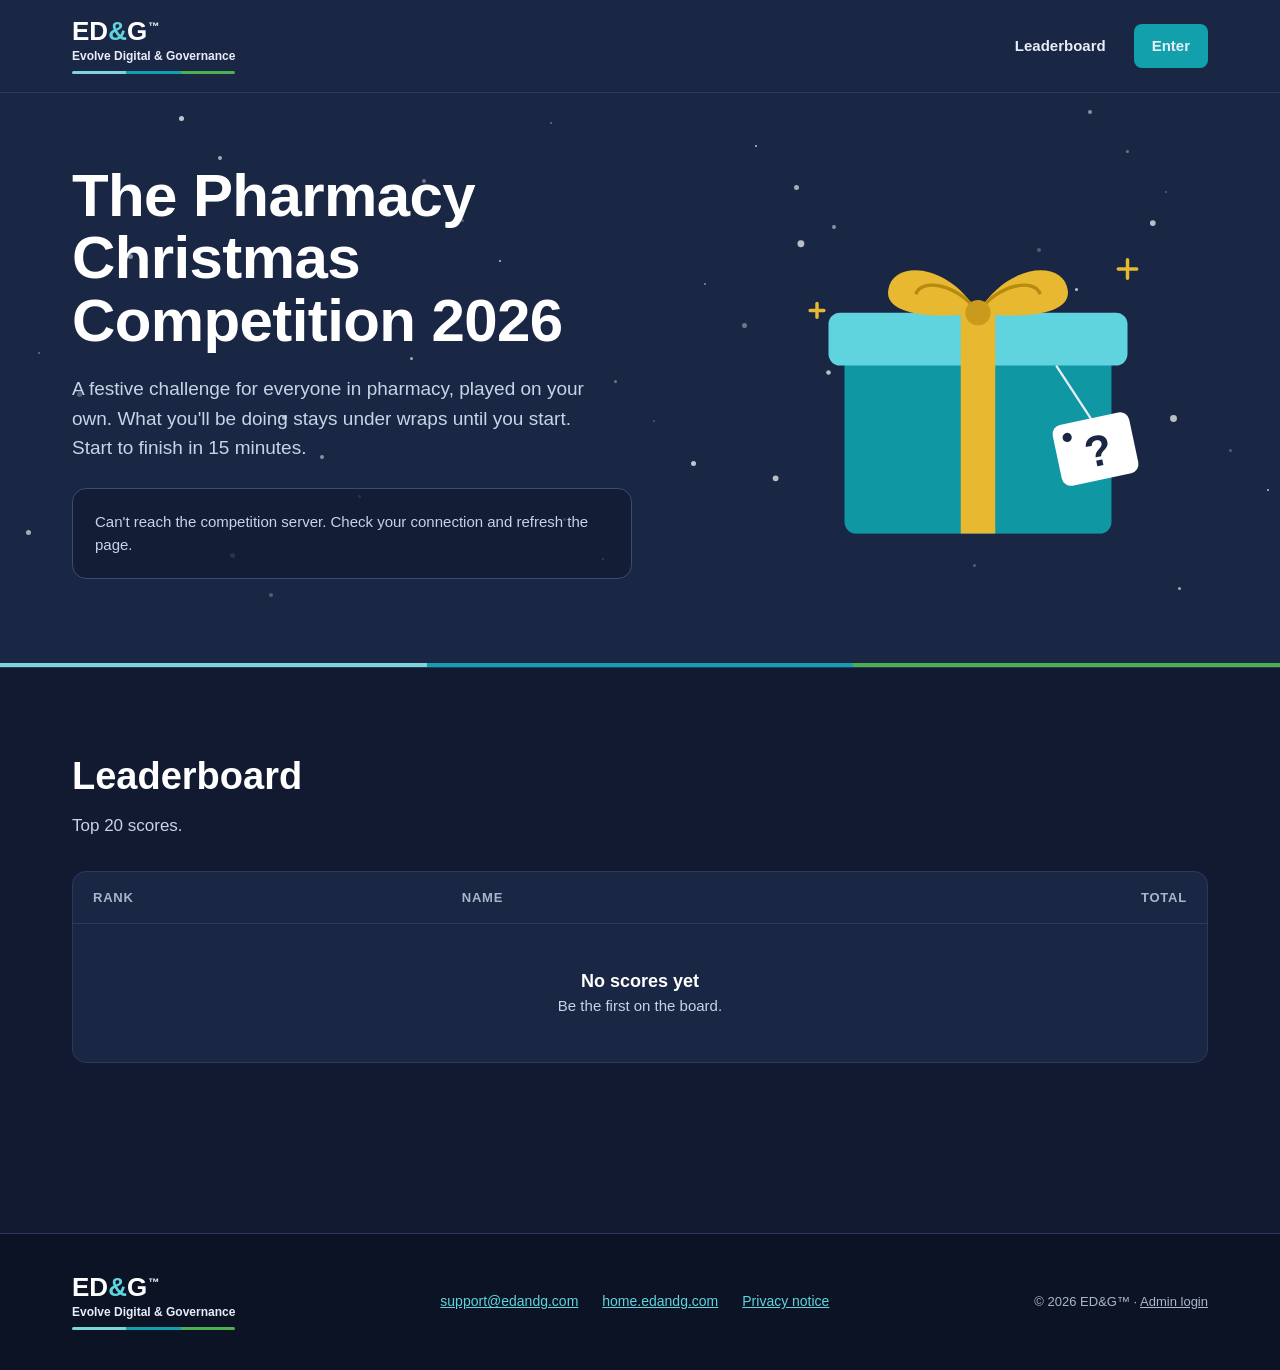
==== commit c682afbb: "Add files via upload" ====
--- a/index.html
+++ b/index.html
@@ -30,7 +30,6 @@
     <div class="snow" id="snow" aria-hidden="true"></div>
     <div class="wrap">
       <div class="copy">
-        <span class="eyebrow">West Sussex</span>
         <h1 id="eventName">The Pharmacy Christmas Competition 2026</h1>
         <p class="lead">A festive challenge for everyone in pharmacy, played on your own. What you'll be doing stays under wraps until you start. <span id="leadTime">Start to finish in 15 minutes.</span></p>
 
@@ -77,8 +76,8 @@
             <span class="hint">Shown on the leaderboard.</span>
           </div>
           <div class="field">
-            <label for="email">Email address</label>
-            <input id="email" type="email" maxlength="254" autocomplete="email" required aria-describedby="emailNotice">
+            <label for="email">Your @nhs.net email address</label>
+            <input id="email" type="email" maxlength="254" autocomplete="email" placeholder="firstname.lastname@nhs.net" required aria-describedby="emailNotice">
           </div>
           <div class="notice" id="emailNotice">
             <svg width="18" height="18" viewBox="0 0 24 24" fill="none" stroke="#e8b830" stroke-width="2" stroke-linecap="round" stroke-linejoin="round" aria-hidden="true"><circle cx="12" cy="12" r="10"/><path d="M12 16v-4M12 8h.01"/></svg>
@@ -231,7 +230,7 @@
     e.preventDefault();
     const name = $("player").value.replace(/\s+/g, " ").trim(), email = $("email").value.trim();
     if (!name) { $("enterMsg").textContent = "Enter your name."; $("player").focus(); return; }
-    if (!/^[^@\s]+@[^@\s]+\.[^@\s]+$/.test(email)) { $("enterMsg").textContent = "Enter a valid email address."; $("email").focus(); return; }
+    if (!/^[a-z0-9][a-z0-9._'-]*@nhs\.net$/i.test(email)) { $("enterMsg").textContent = "Enter your @nhs.net email address."; $("email").focus(); return; }
     $("enterBtn").disabled = true; $("enterMsg").textContent = "";
     try {
       const rows = await XQ.rpc("start_run", { p_code: code, p_name: name, p_email: email });
--- a/site.css
+++ b/site.css
@@ -221,3 +221,5 @@
 .btn.go { background: #2e7d32; } .btn.go:hover { background: #256628; }
 .quick + .okmsg:empty, .quick .okmsg:empty, .quick .msg:empty { display: none; }
 .box p.okmsg { color: var(--good); font-weight: 600; } .box p.msg { color: var(--bad); }
+.flag-btn { min-height: 34px; padding: 0 12px; border-radius: 999px; border: 1px solid var(--gold); background: rgba(232,184,48,.12); color: var(--gold); font: inherit; font-size: 13px; font-weight: 700; cursor: pointer; white-space: nowrap; }
+.flag-btn:hover { background: rgba(232,184,48,.22); }
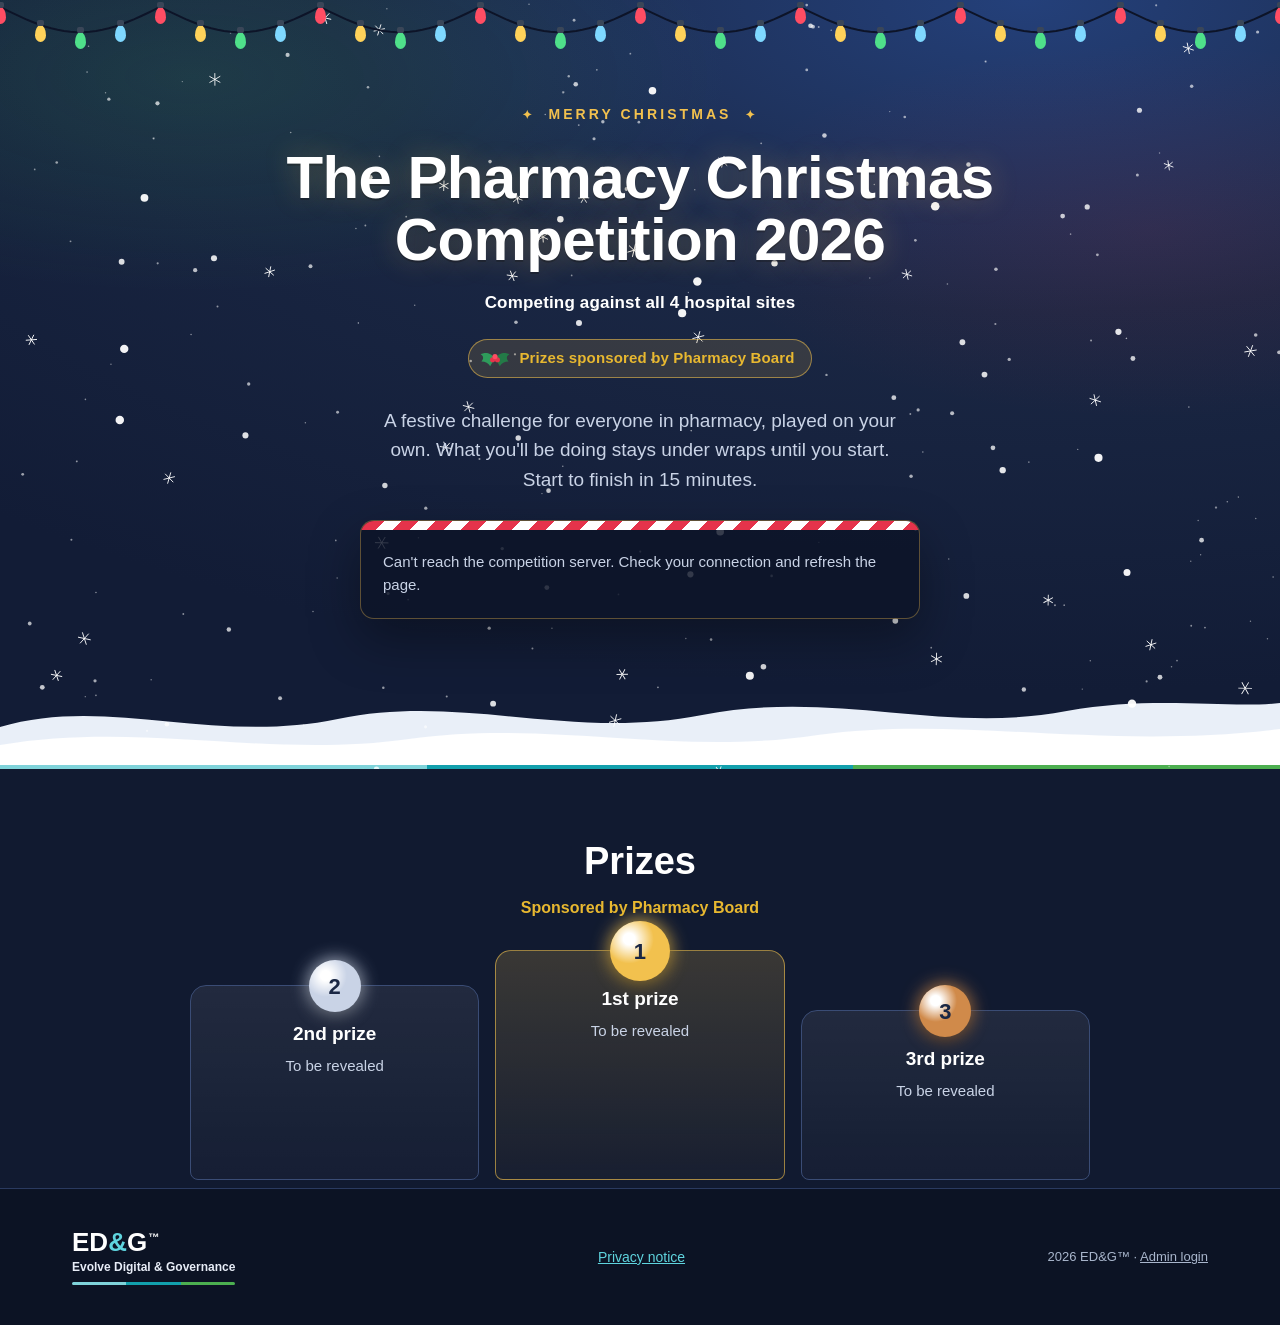
==== commit 372fd0db: "Add files via upload" ====
--- a/index.html
+++ b/index.html
@@ -8,29 +8,21 @@
 <link rel="icon" href="assets/favicon.svg" type="image/svg+xml">
 <link rel="stylesheet" href="site.css">
 </head>
-<body>
+<body class="xmas t-lights">
 <a class="skip" href="#main">Skip to content</a>
 
-<header class="top">
-  <div class="wrap">
-    <a class="edg" href="https://home.edandg.com/" aria-label="ED&amp;G™ home">
-      <span class="mark">ED<span class="amp">&amp;</span>G<span class="tm">™</span></span>
-      <span class="name">Evolve Digital &amp; Governance</span>
-      <span class="rule"><span></span><span></span><span></span></span>
-    </a>
-    <nav class="nav" aria-label="Main">
-      <a href="#leaderboard">Leaderboard</a>
-      <a class="btn small" href="#start">Enter</a>
-    </nav>
-  </div>
-</header>
 
 <main id="main">
   <section class="hero" id="start">
+    <div class="stars" aria-hidden="true"></div>
     <div class="snow" id="snow" aria-hidden="true"></div>
+    <div class="lights" id="lights" aria-hidden="true"><svg class="wire" viewBox="0 0 1000 40" preserveAspectRatio="none"><path id="wirePath" d=""/></svg></div>
     <div class="wrap">
       <div class="copy">
+        <p class="eyebrow"><span aria-hidden="true">&#10022;</span> Merry Christmas <span aria-hidden="true">&#10022;</span></p>
         <h1 id="eventName">The Pharmacy Christmas Competition 2026</h1>
+        <p class="sites">Competing against all 4 hospital sites</p>
+        <p class="sponsor"><svg class="holly" viewBox="0 0 40 24" aria-hidden="true"><path d="M20 12 C14 2 6 4 2 6 C6 8 6 12 3 15 C8 15 12 17 14 21 C16 17 18 15 20 12z" fill="#2e9b5b"/><path d="M20 12 C26 2 34 4 38 6 C34 8 34 12 37 15 C32 15 28 17 26 21 C24 17 22 15 20 12z" fill="#237a47"/><circle cx="17" cy="13" r="3.2" fill="#e5334b"/><circle cx="23" cy="13" r="3.2" fill="#e5334b"/><circle cx="20" cy="9" r="3.2" fill="#ff4d63"/></svg>Prizes sponsored by Pharmacy Board</p>
         <p class="lead">A festive challenge for everyone in pharmacy, played on your own. What you'll be doing stays under wraps until you start. <span id="leadTime">Start to finish in 15 minutes.</span></p>
 
         <!-- Loading / not connected -->
@@ -93,34 +85,29 @@
         <!-- After the event -->
         <div class="gate" id="gDone" hidden>
           <h2>This year's event has finished</h2>
-          <p>Thank you for playing. The final leaderboard is below.</p>
+          <p id="doneText">Thank you for playing. The results will be revealed here soon.</p>
         </div>
       </div>
-      <figure class="gift" aria-hidden="true">
-        <svg viewBox="0 0 400 340" width="100%" role="presentation">
-          <g fill="#ffffff" opacity=".7"><circle cx="46" cy="58" r="3"/><circle cx="352" cy="40" r="2.5"/><circle cx="318" cy="120" r="2"/><circle cx="70" cy="170" r="2"/><circle cx="370" cy="210" r="3"/><circle cx="24" cy="262" r="2.5"/></g>
-          <g stroke="#e8b830" stroke-width="3" stroke-linecap="round"><path d="M330 72v16M322 80h16"/><path d="M60 110v12M54 116h12"/></g>
-          <rect x="84" y="150" width="232" height="160" rx="10" fill="#12a0ad"/>
-          <rect x="84" y="150" width="232" height="160" rx="10" fill="#0e8792" opacity=".35"/>
-          <rect x="70" y="118" width="260" height="46" rx="10" fill="#5fd4de"/>
-          <rect x="185" y="118" width="30" height="192" fill="#e8b830"/>
-          <rect x="70" y="132" width="260" height="0" fill="none"/>
-          <path d="M200 118c-26-44-74-46-78-20-4 22 40 26 78 20z" fill="#e8b830"/>
-          <path d="M200 118c26-44 74-46 78-20 4 22-40 26-78 20z" fill="#e8b830"/>
-          <path d="M200 118c-18-26-50-30-54-16" fill="none" stroke="#b88a10" stroke-width="3"/>
-          <path d="M200 118c18-26 50-30 54-16" fill="none" stroke="#b88a10" stroke-width="3"/>
-          <circle cx="200" cy="118" r="11" fill="#c99a1c"/>
-          <path d="M268 164l34 52" stroke="#e8edf7" stroke-width="2"/>
-          <g transform="rotate(-12 300 236)"><rect x="268" y="210" width="68" height="54" rx="8" fill="#ffffff"/><circle cx="280" cy="222" r="4" fill="#1a2744"/><text x="304" y="252" text-anchor="middle" font-family="Segoe UI, Arial, sans-serif" font-size="38" font-weight="800" fill="#1a2744">?</text></g>
-        </svg>
-      </figure>
-    </div>
+    </div>
+    <svg class="drift" viewBox="0 0 1440 90" preserveAspectRatio="none" aria-hidden="true"><path d="M0 52 C120 20 240 70 380 44 C520 18 640 66 790 40 C940 14 1060 60 1200 36 C1300 20 1380 34 1440 28 V90 H0z" fill="#e9eff8"/><path d="M0 70 C160 46 300 84 460 64 C620 44 760 82 920 60 C1080 40 1240 76 1440 54 V90 H0z" fill="#ffffff"/></svg>
     <div class="rule" aria-hidden="true"><span></span><span></span><span></span></div>
   </section>
 
-  <section class="wrap section" id="leaderboard" style="padding-bottom:88px">
+  <section class="prizes" id="prizes" aria-labelledby="prizesTitle">
+    <div class="wrap">
+      <h2 id="prizesTitle">Prizes</h2>
+      <p class="intro">Sponsored by Pharmacy Board</p>
+      <ol class="podium">
+        <li class="p2"><span class="medal" aria-hidden="true">2</span><strong>2nd prize</strong><span class="what" id="prize2">To be revealed</span></li>
+        <li class="p1"><span class="medal" aria-hidden="true">1</span><strong>1st prize</strong><span class="what" id="prize1">To be revealed</span></li>
+        <li class="p3"><span class="medal" aria-hidden="true">3</span><strong>3rd prize</strong><span class="what" id="prize3">To be revealed</span></li>
+      </ol>
+    </div>
+  </section>
+
+  <section class="wrap section" id="leaderboard" style="padding-bottom:88px" hidden>
     <div>
-      <h2>Leaderboard</h2>
+      <h2><span class="star" aria-hidden="true">&#9733;</span> Leaderboard</h2>
       <p class="intro">Top 20 scores.</p>
     </div>
     <div class="board">
@@ -136,17 +123,15 @@
 
 <footer class="foot">
   <div class="wrap">
-    <a class="edg" href="https://home.edandg.com/" aria-label="ED&amp;G™ home">
+    <div class="edg" aria-label="ED&amp;G™">
       <span class="mark">ED<span class="amp">&amp;</span>G<span class="tm">™</span></span>
       <span class="name">Evolve Digital &amp; Governance</span>
       <span class="rule"><span></span><span></span><span></span></span>
-    </a>
+    </div>
     <div class="links">
-      <a href="mailto:support@edandg.com">support@edandg.com</a>
-      <a href="https://home.edandg.com/">home.edandg.com</a>
       <a href="privacy.html">Privacy notice</a>
     </div>
-    <small>© 2026 ED&amp;G™ · <a class="admin-link" href="admin.html">Admin login</a></small>
+    <small>2026 ED&amp;G™ · <a class="admin-link" href="admin.html">Admin login</a></small>
   </div>
 </footer>
 
@@ -161,7 +146,7 @@
   const show = id => gates.forEach(g => { $(g).hidden = g !== id; });
   let ev = null, code = "", tick = null;
 
-  XQ.snow($("snow"), 46);
+  XQ.snow($("snow"), 150);
 
   // A player already part-way through goes straight back to the game.
   const existing = XQ.run.get();
@@ -176,8 +161,8 @@
     const n = ev.rounds.length, mins = Math.max(1, Math.round(ev.roundSeconds * n / 60));
     const m = x => x + (x === 1 ? " minute" : " minutes");
     $("leadTime").textContent = "Start to finish in " + m(mins) + ".";
-    // The homepage keeps the competitions secret: the leaderboard shows totals only.
-    XQ.loadBoard($("board"), $("boardMsg"), []);
+    // The leaderboard (totals only, so the competitions stay secret) appears once an admin reveals the results.
+    if (ev.resultsPublic) { $("leaderboard").hidden = false; $("doneText").textContent = "Thank you for playing. The final leaderboard is below."; XQ.loadBoard($("board"), $("boardMsg"), []); }
   }
 
   const pad = n => String(n).padStart(2, "0");
@@ -192,7 +177,7 @@
     } else if (now < ev.endsAt) {
       if (!$("gSoon").hidden || !$("gLoading").hidden) { show("gCode"); }
     } else {
-      if ($("gDone").hidden) { show("gDone"); XQ.loadBoard($("board"), $("boardMsg"), []); }
+      if ($("gDone").hidden) { show("gDone"); if (ev.resultsPublic) XQ.loadBoard($("board"), $("boardMsg"), []); }
       clearInterval(tick);
     }
   }
@@ -207,6 +192,7 @@
       return;
     }
     if (ev.name) { $("eventName").textContent = ev.name; document.title = ev.name + " – ED&G™"; }
+    ev.prizes.forEach((p, i) => { if (p) $("prize" + (i + 1)).textContent = p; });
     $("startsText").textContent = "Opens " + XQ.fmtDate(ev.startsAt) + ".";
     $("closesText").textContent = "Entries close " + XQ.fmtDate(ev.endsAt) + ".";
     applyRounds();
@@ -235,6 +221,7 @@
     try {
       const rows = await XQ.rpc("start_run", { p_code: code, p_name: name, p_email: email });
       const r = Array.isArray(rows) ? rows[0] : rows;
+      if (!r || !r.run_id) { $("enterMsg").textContent = "That access code is not right. Go back and check it."; $("enterBtn").disabled = false; return; }
       XQ.run.set({ id: r.run_id, token: r.token, name, step: 0, best: {} });
       location.href = "play.html";
     } catch (err) { $("enterMsg").textContent = err.message; $("enterBtn").disabled = false; }
@@ -243,5 +230,21 @@
   init();
 })();
 </script>
+<script>
+// Fairy-light garland across the top of the homepage: bulbs hang along a wire that dips between hooks.
+(function () {
+  const box = document.getElementById("lights"); if (!box) return;
+  const N = 33, per = 4, cols = ["red", "gold", "green", "blue"];
+  const dip = f => 6 + 22 * Math.sin(Math.PI * f);   // wire height (0-40) at fraction f between two hooks
+  let d = "";
+  for (let k = 0; k <= 200; k++) { const x = k / 200, seg = x * (N - 1) / per; d += (k ? " L" : "M") + (x * 1000).toFixed(1) + " " + dip(seg - Math.floor(seg)).toFixed(1); }
+  document.getElementById("wirePath").setAttribute("d", d);
+  for (let i = 0; i < N; i++) {
+    const seg = i / per, y = dip(seg - Math.floor(seg)), b = document.createElement("i");
+    b.className = "bulb " + cols[i % 4]; b.style.left = (i / (N - 1) * 100) + "%"; b.style.top = (y / 40 * 46) + "px"; b.style.animationDelay = (-(i * .37) % 2.4).toFixed(2) + "s";
+    box.appendChild(b);
+  }
+})();
+</script>
 </body>
 </html>
--- a/site.css
+++ b/site.css
@@ -223,3 +223,138 @@
 .box p.okmsg { color: var(--good); font-weight: 600; } .box p.msg { color: var(--bad); }
 .flag-btn { min-height: 34px; padding: 0 12px; border-radius: 999px; border: 1px solid var(--gold); background: rgba(232,184,48,.12); color: var(--gold); font: inherit; font-size: 13px; font-weight: 700; cursor: pointer; white-space: nowrap; }
 .flag-btn:hover { background: rgba(232,184,48,.22); }
+
+/* Admin: quiz questions */
+.qnote { margin: 0 0 18px; color: var(--soft); font-size: 14px; }
+.box textarea, #pQuiz textarea { width: 100%; font: inherit; font-size: 15px; padding: 12px 14px; border-radius: 10px; border: 1px solid var(--line2); background: rgba(255,255,255,.06); color: var(--text); resize: vertical; }
+.qopts { border: 0; padding: 0; margin: 0; display: flex; flex-direction: column; gap: 8px; }
+.qopts legend { font-size: 14px; font-weight: 700; margin-bottom: 8px; padding: 0; }
+.qopt { display: flex; align-items: center; gap: 10px; }
+.qopt input[type=radio] { width: 22px; height: 22px; flex: none; accent-color: #12a0ad; margin: 0; }
+.qopt input[type=text] { flex: 1; min-width: 0; }
+.qchk { display: flex; gap: 10px; align-items: center; font-weight: 600; font-size: 14px; min-height: 52px; }
+.qchk input { width: 20px; height: 20px; accent-color: #12a0ad; margin: 0; }
+.board td .qq { display: block; color: var(--white); font-weight: 600; white-space: normal; }
+.qlist { margin: 6px 0 0; padding-left: 20px; font-size: 13px; color: var(--soft); white-space: normal; }
+.qlist li.right { color: var(--good); font-weight: 700; }
+.acts button:disabled { opacity: .35; cursor: default; }
+.qrow { display: flex; gap: 22px; align-items: flex-end; flex-wrap: wrap; }
+.qrow .field input { width: 130px; }
+
+/* Quiz: per-question countdown and picture questions */
+.qtime { display: flex; align-items: center; gap: 12px; }
+.qtime .track { flex: 1; height: 10px; border-radius: 6px; background: rgba(255,255,255,.1); overflow: hidden; }
+.qtime .track i { display: block; height: 100%; width: 100%; background: linear-gradient(90deg, #12a0ad, #4caf50); border-radius: 6px; transition: width .1s linear; }
+.qtime .qsecs { min-width: 3ch; text-align: right; font-weight: 800; font-variant-numeric: tabular-nums; color: var(--white); }
+.qtime.warn .track i { background: linear-gradient(90deg, #e5006e, #f2c14e); }
+.qtime.warn .qsecs { color: var(--gold); }
+.pic { position: relative; width: 100%; aspect-ratio: 16 / 10; border-radius: 12px; overflow: hidden; background: #0b1a40; border: 1px solid var(--line2); }
+.pic canvas { position: absolute; inset: 0; width: 100%; height: 100%; display: block; }
+.pic .covers { position: absolute; inset: 0; display: grid; grid-template-columns: repeat(5, 1fr); grid-template-rows: repeat(4, 1fr); }
+.pic .covers span { display: flex; align-items: center; justify-content: center; font-size: clamp(16px, 3vw, 28px); font-weight: 800; color: rgba(255,255,255,.85);
+  background: repeating-linear-gradient(45deg, #12306b 0 10px, #183d85 10px 20px); box-shadow: inset 0 0 0 1px rgba(255,255,255,.12);
+  transition: opacity .6s ease, transform .6s ease; }
+.pic .covers span:nth-child(odd) { background: repeating-linear-gradient(-45deg, #a3005a 0 10px, #c0006a 10px 20px); }
+.pic .covers span.gone { opacity: 0; transform: scale(.6) rotate(8deg); }
+@media (prefers-reduced-motion: reduce) { .pic .covers span { transition: none; } }
+
+/* Admin: question type and picture preview */
+.qkind { border: 0; padding: 0; margin: 0 0 4px; display: flex; gap: 22px; flex-wrap: wrap; }
+.qkind legend { font-size: 14px; font-weight: 700; padding: 0; margin-bottom: 2px; }
+.qkind .qchk { min-height: 40px; }
+.qprev { margin: 6px 0 8px; }
+.qprev .qgrid { position: absolute; inset: 0; pointer-events: none; background-image: linear-gradient(to right, rgba(255,255,255,.35) 1px, transparent 1px), linear-gradient(to bottom, rgba(255,255,255,.35) 1px, transparent 1px); background-size: 20% 25%; }
+.qprev .qempty { position: absolute; inset: 0; margin: 0; display: flex; align-items: center; justify-content: center; color: var(--muted); font-weight: 600; }
+.qprev .qempty[hidden] { display: none; }
+.qhint { font-size: 13px; color: var(--soft); margin: 0 0 12px; }
+.board td .qmeta { display: block; font-size: 12px; color: var(--teal-lt); font-weight: 700; margin-top: 2px; }
+
+/* Homepage sponsor line */
+.sponsor { display: block; width: fit-content; max-width: 100%; margin: 4px 0 14px; padding: 6px 14px; border-radius: 999px; border: 1px solid rgba(242,193,78,.55); background: rgba(242,193,78,.12); color: var(--gold); font-weight: 700; font-size: 15px; letter-spacing: .01em; }
+
+
+/* ---------- Christmas homepage ---------- */
+.xmas { --xred: #e5334b; --xgreen: #2e9b5b; --xgold: #f2c14e; }
+.xmas .hero { background: radial-gradient(120% 90% at 80% 0%, #24407a 0%, #1a2744 45%, #121c36 100%); border-bottom: 0; }
+.xmas .hero::before { content: ""; position: absolute; inset: 0; pointer-events: none;
+  background: radial-gradient(60% 40% at 15% 10%, rgba(63, 191, 106, .14), transparent 70%), radial-gradient(50% 35% at 90% 30%, rgba(229, 51, 75, .10), transparent 70%); }
+.xmas .hero .stars { position: absolute; inset: 0; pointer-events: none;
+  background-image: radial-gradient(1.6px 1.6px at 12% 18%, #fff, transparent), radial-gradient(1.2px 1.2px at 28% 42%, #fff, transparent), radial-gradient(1.8px 1.8px at 44% 12%, #fff, transparent),
+    radial-gradient(1.2px 1.2px at 63% 30%, #fff, transparent), radial-gradient(1.6px 1.6px at 77% 8%, #fff, transparent), radial-gradient(1.2px 1.2px at 88% 44%, #fff, transparent),
+    radial-gradient(1.4px 1.4px at 6% 60%, #fff, transparent), radial-gradient(1.2px 1.2px at 54% 56%, #fff, transparent), radial-gradient(1.6px 1.6px at 95% 66%, #fff, transparent);
+  opacity: .7; animation: xtwinkle 5s ease-in-out infinite alternate; }
+@keyframes xtwinkle { from { opacity: .45; } to { opacity: .85; } }
+
+/* fairy lights */
+.xmas .lights { position: absolute; left: 0; right: 0; top: 0; height: 64px; pointer-events: none; z-index: 2; }
+.xmas .lights .wire { position: absolute; inset: 0 0 auto 0; width: 100%; height: 46px; }
+.xmas .lights .wire path { fill: none; stroke: #0d1428; stroke-width: 2; vector-effect: non-scaling-stroke; }
+.xmas .bulb { position: absolute; width: 11px; height: 17px; margin-left: -5.5px; border-radius: 50% 50% 50% 50% / 60% 60% 40% 40%; animation: xglow 2.4s ease-in-out infinite; }
+.xmas .bulb::before { content: ""; position: absolute; left: 2px; top: -5px; width: 7px; height: 6px; border-radius: 2px; background: #3a4658; }
+.xmas .bulb.red { background: #ff4d63; color: #ff4d63; } .xmas .bulb.gold { background: #ffd25a; color: #ffd25a; }
+.xmas .bulb.green { background: #4fe08a; color: #4fe08a; } .xmas .bulb.blue { background: #7fd8ff; color: #7fd8ff; }
+@keyframes xglow { 0%, 100% { box-shadow: 0 0 6px 2px currentColor, 0 0 18px 4px currentColor; filter: brightness(1.1); } 50% { box-shadow: 0 0 2px 0 currentColor; filter: brightness(.6); } }
+@media (max-width: 640px) { .xmas .bulb:nth-child(3n of .bulb) { display: none; } }
+@media (max-width: 420px) { .xmas .count span { font-size: 10px; letter-spacing: .03em; } .xmas .count strong { font-size: 32px; } }
+
+/* layout: centred, with room for the lights and the snowdrift */
+.xmas .hero .wrap { padding-top: 104px; padding-bottom: 150px; justify-content: center; text-align: center; }
+.xmas .hero .copy { flex: 0 1 760px; align-items: center; }
+.xmas .hero .lead { margin-left: auto; margin-right: auto; }
+.xmas .hero .gate { width: 100%; text-align: left; }
+.xmas .eyebrow { margin: 0; font-size: 14px; font-weight: 800; letter-spacing: .22em; text-transform: uppercase; color: var(--xgold); }
+.xmas .eyebrow span { font-size: 12px; margin: 0 6px; }
+.xmas .hero h1 { text-shadow: 0 0 28px rgba(242, 193, 78, .28), 0 2px 0 rgba(0, 0, 0, .25); }
+.xmas .sponsor { display: inline-flex; align-items: center; gap: 8px; margin: 2px auto 6px; padding: 7px 16px 7px 10px; background: rgba(242, 193, 78, .14); }
+.xmas .sponsor .holly { width: 32px; height: 20px; flex: none; }
+
+/* the entry box: candy-cane trim */
+.xmas .gate { position: relative; overflow: hidden; padding-top: 30px; background: rgba(13, 20, 40, .82); border-color: rgba(242, 193, 78, .35); box-shadow: 0 20px 50px rgba(0, 0, 0, .35); }
+.xmas .gate::before { content: ""; position: absolute; left: 0; right: 0; top: 0; height: 9px; background: repeating-linear-gradient(-45deg, var(--xred) 0 12px, #fff 12px 24px); }
+
+/* countdown tiles as baubles */
+.xmas .count div { position: relative; margin-top: 12px; border: 0; border-radius: 18px 18px 22px 22px; padding: 16px 6px 12px; overflow: visible;
+  background: radial-gradient(circle at 30% 25%, rgba(255, 255, 255, .35), transparent 38%), var(--bauble, #c0273f); box-shadow: inset 0 -8px 16px rgba(0, 0, 0, .25), 0 8px 18px rgba(0, 0, 0, .3); }
+.xmas .count div::before { content: ""; position: absolute; left: 50%; top: -10px; width: 22px; height: 11px; margin-left: -11px; border-radius: 3px 3px 1px 1px; background: linear-gradient(#ffe08a, #c9971f); }
+.xmas .count div::after { content: ""; position: absolute; left: 50%; top: -17px; width: 10px; height: 10px; margin-left: -6px; border: 2px solid #c9971f; border-radius: 50%; }
+.xmas .count div:nth-child(1) { --bauble: #c0273f; } .xmas .count div:nth-child(2) { --bauble: #1f8a4c; }
+.xmas .count div:nth-child(3) { --bauble: #b88a10; } .xmas .count div:nth-child(4) { --bauble: #1d6fa8; }
+.xmas .count strong { text-shadow: 0 2px 0 rgba(0, 0, 0, .25); }
+.xmas .count span { color: rgba(255, 255, 255, .85); }
+
+/* snowdrift along the bottom of the hero */
+.xmas .hero .drift { position: absolute; left: 0; right: 0; bottom: 4px; width: 100%; height: 90px; pointer-events: none; }
+
+/* leaderboard: gold, silver and bronze baubles for the top three */
+.xmas #leaderboard h2 .star { color: var(--xgold); text-shadow: 0 0 14px rgba(242, 193, 78, .6); }
+.xmas .board { border-color: rgba(242, 193, 78, .25); }
+.xmas .board tbody tr:nth-child(-n+3) .pos { position: relative; }
+.xmas .board tbody tr:nth-child(-n+3) .pos::before { content: ""; display: inline-block; width: 14px; height: 14px; margin-right: 8px; vertical-align: -1px; border-radius: 50%;
+  background: radial-gradient(circle at 32% 30%, #fff 0 12%, transparent 40%), var(--medal); box-shadow: 0 0 10px var(--medal); }
+.xmas .board tbody tr:nth-child(1) .pos { --medal: #f2c14e; } .xmas .board tbody tr:nth-child(2) .pos { --medal: #c9d3e6; } .xmas .board tbody tr:nth-child(3) .pos { --medal: #d08a4a; }
+
+@media (prefers-reduced-motion: reduce) { .xmas .bulb, .xmas .hero .stars { animation: none; } .xmas .bulb { box-shadow: 0 0 6px 2px currentColor; } }
+
+.snowfall { position: absolute; inset: 0; pointer-events: none; }
+
+/* stacking for the homepage hero */
+.xmas .hero .snow { z-index: 1; }
+.xmas .hero .wrap { z-index: 3; }
+
+/* Hospital sites line and prizes podium */
+.sites { margin: -4px 0 0; font-size: 17px; font-weight: 700; color: var(--white); letter-spacing: .01em; }
+.prizes { padding: 64px 0 8px; }
+.prizes h2 { margin: 0; font-size: clamp(28px, 4vw, 38px); font-weight: 800; color: var(--white); text-align: center; }
+.prizes .intro { margin: 6px 0 0; text-align: center; color: var(--gold); font-weight: 700; }
+.podium { list-style: none; margin: 30px auto 0; padding: 0; max-width: 900px; display: grid; grid-template-columns: repeat(3, minmax(0, 1fr)); gap: 16px; align-items: end; }
+.podium li { position: relative; display: flex; flex-direction: column; align-items: center; gap: 6px; text-align: center; padding: 34px 16px 22px; border-radius: 16px 16px 8px 8px;
+  background: linear-gradient(180deg, rgba(255, 255, 255, .07), rgba(255, 255, 255, .02)); border: 1px solid var(--line2); }
+.podium .p1 { min-height: 230px; border-color: rgba(242, 193, 78, .6); background: linear-gradient(180deg, rgba(242, 193, 78, .18), rgba(242, 193, 78, .03)); }
+.podium .p2 { min-height: 195px; }
+.podium .p3 { min-height: 170px; }
+.podium .medal { position: absolute; top: -26px; width: 52px; height: 52px; border-radius: 50%; display: flex; align-items: center; justify-content: center; font-size: 22px; font-weight: 800; color: #1a2744;
+  background: radial-gradient(circle at 32% 30%, #fff 0 10%, transparent 42%), var(--medal); box-shadow: 0 6px 16px rgba(0, 0, 0, .35), 0 0 18px var(--medal); }
+.podium .p1 .medal { --medal: #f2c14e; width: 60px; height: 60px; top: -30px; } .podium .p2 .medal { --medal: #c9d3e6; } .podium .p3 .medal { --medal: #d08a4a; }
+.podium strong { font-size: 19px; color: var(--white); }
+.podium .what { font-size: 15px; color: var(--soft); overflow-wrap: anywhere; }
+@media (max-width: 600px) { .podium { grid-template-columns: minmax(0, 1fr); gap: 38px; } .podium .p1 { order: -1; } .podium li { min-height: 0 !important; } }
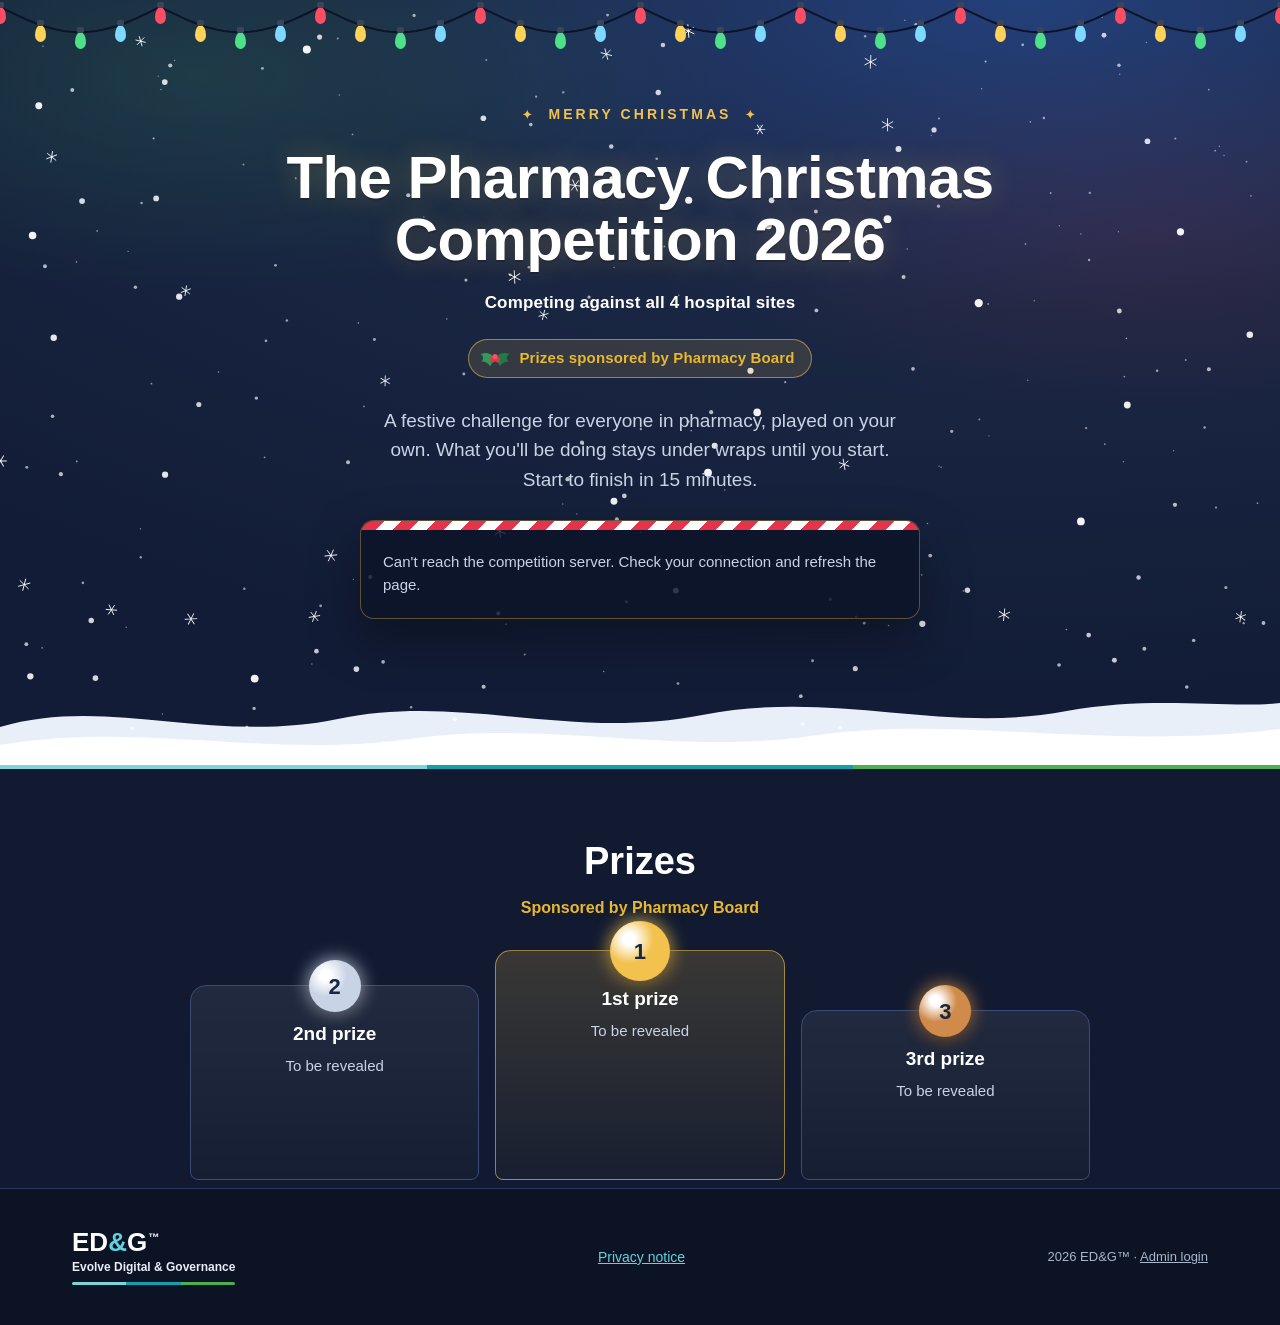
==== commit 46604320: "Add files via upload" ====
--- a/index.html
+++ b/index.html
@@ -73,7 +73,7 @@
           </div>
           <div class="notice" id="emailNotice">
             <svg width="18" height="18" viewBox="0 0 24 24" fill="none" stroke="#e8b830" stroke-width="2" stroke-linecap="round" stroke-linejoin="round" aria-hidden="true"><circle cx="12" cy="12" r="10"/><path d="M12 16v-4M12 8h.01"/></svg>
-            <span>We only use your email to make sure each person enters once. It is never shown on the leaderboard and is <strong>deleted 24 hours after you enter</strong>. <a href="privacy.html">Privacy notice</a></span>
+            <span>We only use your email to make sure each person enters once. It is never shown on the leaderboard and is <strong>deleted 7 days after the competition ends</strong>. <a href="privacy.html">Privacy notice</a></span>
           </div>
           <p class="msg" id="enterMsg" role="alert"></p>
           <div class="inline">
